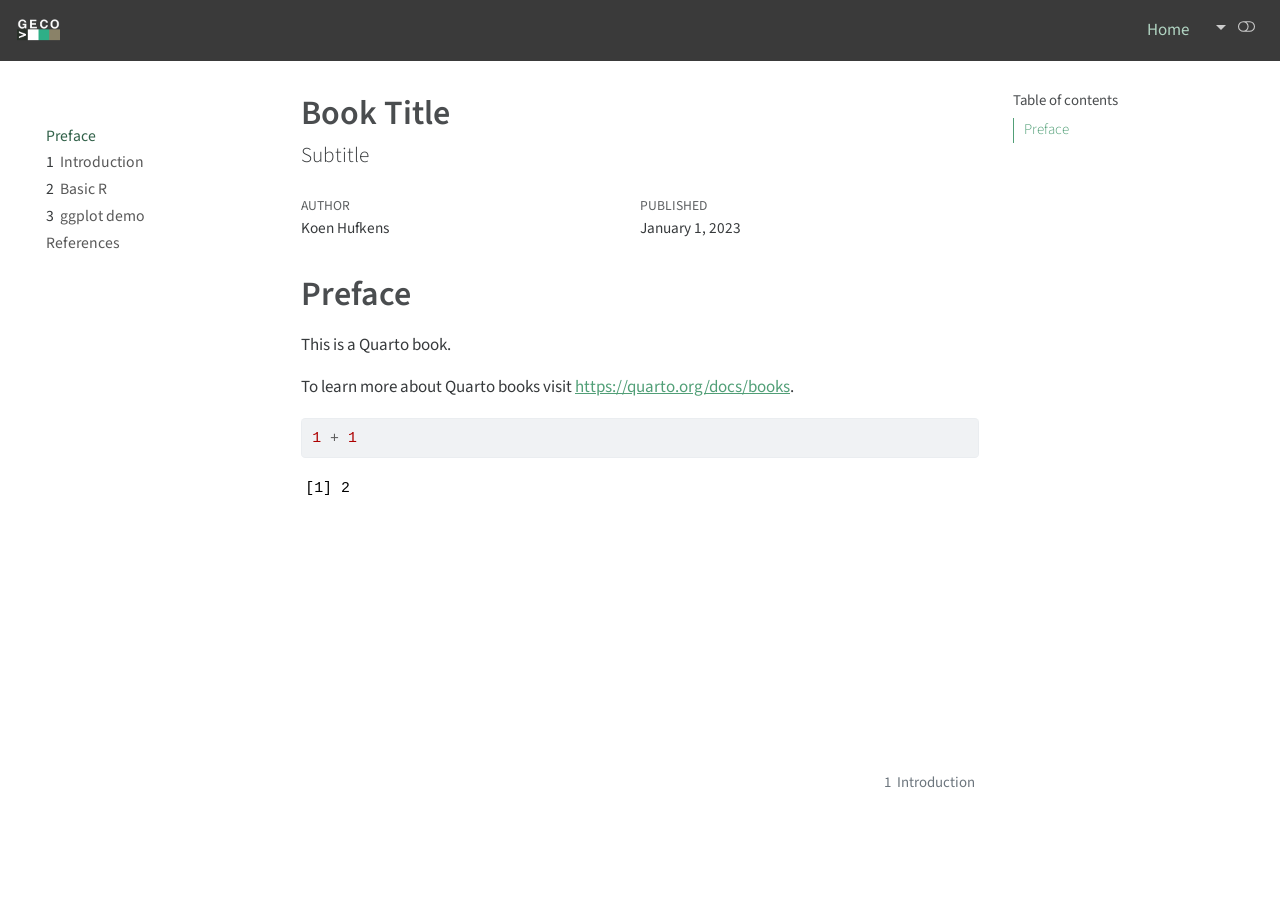
==== index.html @ 0e2ecd10 "Initialize gh-pages" ====
<!DOCTYPE html>
<html xmlns="http://www.w3.org/1999/xhtml" lang="en" xml:lang="en"><head>

<meta charset="utf-8">
<meta name="generator" content="quarto-1.3.450">

<meta name="viewport" content="width=device-width, initial-scale=1.0, user-scalable=yes">

<meta name="author" content="Koen Hufkens">
<meta name="dcterms.date" content="2023-01-01">

<title>Book Title</title>
<style>
code{white-space: pre-wrap;}
span.smallcaps{font-variant: small-caps;}
div.columns{display: flex; gap: min(4vw, 1.5em);}
div.column{flex: auto; overflow-x: auto;}
div.hanging-indent{margin-left: 1.5em; text-indent: -1.5em;}
ul.task-list{list-style: none;}
ul.task-list li input[type="checkbox"] {
  width: 0.8em;
  margin: 0 0.8em 0.2em -1em; /* quarto-specific, see https://github.com/quarto-dev/quarto-cli/issues/4556 */ 
  vertical-align: middle;
}
/* CSS for syntax highlighting */
pre > code.sourceCode { white-space: pre; position: relative; }
pre > code.sourceCode > span { display: inline-block; line-height: 1.25; }
pre > code.sourceCode > span:empty { height: 1.2em; }
.sourceCode { overflow: visible; }
code.sourceCode > span { color: inherit; text-decoration: inherit; }
div.sourceCode { margin: 1em 0; }
pre.sourceCode { margin: 0; }
@media screen {
div.sourceCode { overflow: auto; }
}
@media print {
pre > code.sourceCode { white-space: pre-wrap; }
pre > code.sourceCode > span { text-indent: -5em; padding-left: 5em; }
}
pre.numberSource code
  { counter-reset: source-line 0; }
pre.numberSource code > span
  { position: relative; left: -4em; counter-increment: source-line; }
pre.numberSource code > span > a:first-child::before
  { content: counter(source-line);
    position: relative; left: -1em; text-align: right; vertical-align: baseline;
    border: none; display: inline-block;
    -webkit-touch-callout: none; -webkit-user-select: none;
    -khtml-user-select: none; -moz-user-select: none;
    -ms-user-select: none; user-select: none;
    padding: 0 4px; width: 4em;
  }
pre.numberSource { margin-left: 3em;  padding-left: 4px; }
div.sourceCode
  {   }
@media screen {
pre > code.sourceCode > span > a:first-child::before { text-decoration: underline; }
}
</style>


<script src="site_libs/quarto-nav/quarto-nav.js"></script>
<script src="site_libs/quarto-nav/headroom.min.js"></script>
<script src="site_libs/clipboard/clipboard.min.js"></script>
<script src="site_libs/quarto-search/autocomplete.umd.js"></script>
<script src="site_libs/quarto-search/fuse.min.js"></script>
<script src="site_libs/quarto-search/quarto-search.js"></script>
<meta name="quarto:offset" content="./">
<link href="./intro.html" rel="next">
<link href="./figures/favicon.ico" rel="icon">
<script src="site_libs/quarto-html/quarto.js"></script>
<script src="site_libs/quarto-html/popper.min.js"></script>
<script src="site_libs/quarto-html/tippy.umd.min.js"></script>
<script src="site_libs/quarto-html/anchor.min.js"></script>
<link href="site_libs/quarto-html/tippy.css" rel="stylesheet">
<link href="site_libs/quarto-html/quarto-syntax-highlighting.css" rel="stylesheet" class="quarto-color-scheme" id="quarto-text-highlighting-styles">
<link href="site_libs/quarto-html/quarto-syntax-highlighting-dark.css" rel="prefetch" class="quarto-color-scheme quarto-color-alternate" id="quarto-text-highlighting-styles">
<script src="site_libs/bootstrap/bootstrap.min.js"></script>
<link href="site_libs/bootstrap/bootstrap-icons.css" rel="stylesheet">
<link href="site_libs/bootstrap/bootstrap.min.css" rel="stylesheet" class="quarto-color-scheme" id="quarto-bootstrap" data-mode="light">
<link href="site_libs/bootstrap/bootstrap-dark.min.css" rel="prefetch" class="quarto-color-scheme quarto-color-alternate" id="quarto-bootstrap" data-mode="dark">
<script id="quarto-search-options" type="application/json">{
  "location": "navbar",
  "copy-button": false,
  "collapse-after": 3,
  "panel-placement": "end",
  "type": "overlay",
  "limit": 20,
  "language": {
    "search-no-results-text": "No results",
    "search-matching-documents-text": "matching documents",
    "search-copy-link-title": "Copy link to search",
    "search-hide-matches-text": "Hide additional matches",
    "search-more-match-text": "more match in this document",
    "search-more-matches-text": "more matches in this document",
    "search-clear-button-title": "Clear",
    "search-detached-cancel-button-title": "Cancel",
    "search-submit-button-title": "Submit",
    "search-label": "Search"
  }
}</script>


<meta name="twitter:title" content="Book Title">
<meta name="twitter:description" content="Subtitle">
<meta name="twitter:card" content="summary">
</head>

<body class="nav-sidebar floating nav-fixed">

<div id="quarto-search-results"></div>
  <header id="quarto-header" class="headroom fixed-top">
    <nav class="navbar navbar-expand-lg navbar-dark ">
      <div class="navbar-container container-fluid">
      <div class="navbar-brand-container">
    <a href="./index.html" class="navbar-brand navbar-brand-logo">
    <img src="./images/logo.png" alt="" class="navbar-logo">
    </a>
    <a class="navbar-brand" href="./index.html">
    <span class="navbar-title"></span>
    </a>
  </div>
            <div id="quarto-search" class="" title="Search"></div>
          <button class="navbar-toggler" type="button" data-bs-toggle="collapse" data-bs-target="#navbarCollapse" aria-controls="navbarCollapse" aria-expanded="false" aria-label="Toggle navigation" onclick="if (window.quartoToggleHeadroom) { window.quartoToggleHeadroom(); }">
  <span class="navbar-toggler-icon"></span>
</button>
          <div class="collapse navbar-collapse" id="navbarCollapse">
            <ul class="navbar-nav navbar-nav-scroll ms-auto">
  <li class="nav-item">
    <a class="nav-link active" href="./index.html" rel="" target="" aria-current="page">
 <span class="menu-text">Home</span></a>
  </li>  
</ul>
            <div class="quarto-navbar-tools tools-wide">
    <a href="https://github.com/geco-bern/R_book_template/" rel="" title="Source Code" class="quarto-navigation-tool px-1" aria-label="Source Code"><i class="bi bi-github"></i></a>
    <div class="dropdown">
      <a href="" title="Share" id="quarto-navigation-tool-dropdown-0" class="quarto-navigation-tool dropdown-toggle px-1" data-bs-toggle="dropdown" aria-expanded="false" aria-label="Share"><i class="bi bi-share"></i></a>
      <ul class="dropdown-menu dropdown-menu-end" aria-labelledby="quarto-navigation-tool-dropdown-0">
          <li>
            <a class="dropdown-item quarto-navbar-tools-item" href="https://twitter.com/intent/tweet?url=|url|">
              <i class="bi bi-bi-twitter pe-1"></i>
            Twitter
            </a>
          </li>
          <li>
            <a class="dropdown-item quarto-navbar-tools-item" href="https://www.facebook.com/sharer/sharer.php?u=|url|">
              <i class="bi bi-bi-facebook pe-1"></i>
            Facebook
            </a>
          </li>
      </ul>
    </div>
  <a href="" class="quarto-color-scheme-toggle quarto-navigation-tool  px-1" onclick="window.quartoToggleColorScheme(); return false;" title="Toggle dark mode"><i class="bi"></i></a>
</div>
          </div> <!-- /navcollapse -->
      </div> <!-- /container-fluid -->
    </nav>
  <nav class="quarto-secondary-nav">
    <div class="container-fluid d-flex">
      <button type="button" class="quarto-btn-toggle btn" data-bs-toggle="collapse" data-bs-target="#quarto-sidebar,#quarto-sidebar-glass" aria-controls="quarto-sidebar" aria-expanded="false" aria-label="Toggle sidebar navigation" onclick="if (window.quartoToggleHeadroom) { window.quartoToggleHeadroom(); }">
        <i class="bi bi-layout-text-sidebar-reverse"></i>
      </button>
      <nav class="quarto-page-breadcrumbs" aria-label="breadcrumb"><ol class="breadcrumb"><li class="breadcrumb-item"><a href="./index.html">Preface</a></li></ol></nav>
      <a class="flex-grow-1" role="button" data-bs-toggle="collapse" data-bs-target="#quarto-sidebar,#quarto-sidebar-glass" aria-controls="quarto-sidebar" aria-expanded="false" aria-label="Toggle sidebar navigation" onclick="if (window.quartoToggleHeadroom) { window.quartoToggleHeadroom(); }">      
      </a>
      <button type="button" class="btn quarto-search-button" aria-label="" onclick="window.quartoOpenSearch();">
        <i class="bi bi-search"></i>
      </button>
    </div>
  </nav>
</header>
<!-- content -->
<div id="quarto-content" class="quarto-container page-columns page-rows-contents page-layout-article page-navbar">
<!-- sidebar -->
  <nav id="quarto-sidebar" class="sidebar collapse collapse-horizontal sidebar-navigation floating overflow-auto">
        <div class="mt-2 flex-shrink-0 align-items-center">
        <div class="sidebar-search">
        <div id="quarto-search" class="" title="Search"></div>
        </div>
        </div>
    <div class="sidebar-menu-container"> 
    <ul class="list-unstyled mt-1">
        <li class="sidebar-item">
  <div class="sidebar-item-container"> 
  <a href="./index.html" class="sidebar-item-text sidebar-link active">
 <span class="menu-text">Preface</span></a>
  </div>
</li>
        <li class="sidebar-item">
  <div class="sidebar-item-container"> 
  <a href="./intro.html" class="sidebar-item-text sidebar-link">
 <span class="menu-text"><span class="chapter-number">1</span>&nbsp; <span class="chapter-title">Introduction</span></span></a>
  </div>
</li>
        <li class="sidebar-item">
  <div class="sidebar-item-container"> 
  <a href="./basicr.html" class="sidebar-item-text sidebar-link">
 <span class="menu-text"><span class="chapter-number">2</span>&nbsp; <span class="chapter-title">Basic R</span></span></a>
  </div>
</li>
        <li class="sidebar-item">
  <div class="sidebar-item-container"> 
  <a href="./ggplot.html" class="sidebar-item-text sidebar-link">
 <span class="menu-text"><span class="chapter-number">3</span>&nbsp; <span class="chapter-title">ggplot demo</span></span></a>
  </div>
</li>
        <li class="sidebar-item">
  <div class="sidebar-item-container"> 
  <a href="./references.html" class="sidebar-item-text sidebar-link">
 <span class="menu-text">References</span></a>
  </div>
</li>
    </ul>
    </div>
</nav>
<div id="quarto-sidebar-glass" data-bs-toggle="collapse" data-bs-target="#quarto-sidebar,#quarto-sidebar-glass"></div>
<!-- margin-sidebar -->
    <div id="quarto-margin-sidebar" class="sidebar margin-sidebar">
        <nav id="TOC" role="doc-toc" class="toc-active">
    <h2 id="toc-title">Table of contents</h2>
   
  <ul>
  <li><a href="#preface" id="toc-preface" class="nav-link active" data-scroll-target="#preface">Preface</a></li>
  </ul>
</nav>
    </div>
<!-- main -->
<main class="content" id="quarto-document-content">

<header id="title-block-header" class="quarto-title-block default">
<div class="quarto-title">
<h1 class="title">Book Title</h1>
<p class="subtitle lead">Subtitle</p>
</div>



<div class="quarto-title-meta">

    <div>
    <div class="quarto-title-meta-heading">Author</div>
    <div class="quarto-title-meta-contents">
             <p>Koen Hufkens </p>
          </div>
  </div>
    
    <div>
    <div class="quarto-title-meta-heading">Published</div>
    <div class="quarto-title-meta-contents">
      <p class="date">January 1, 2023</p>
    </div>
  </div>
  
    
  </div>
  

</header>

<section id="preface" class="level1 unnumbered">
<h1 class="unnumbered">Preface</h1>
<p>This is a Quarto book.</p>
<p>To learn more about Quarto books visit <a href="https://quarto.org/docs/books" class="uri">https://quarto.org/docs/books</a>.</p>
<div class="cell">
<div class="sourceCode cell-code" id="cb1"><pre class="sourceCode r code-with-copy"><code class="sourceCode r"><span id="cb1-1"><a href="#cb1-1" aria-hidden="true" tabindex="-1"></a><span class="dv">1</span> <span class="sc">+</span> <span class="dv">1</span></span></code><button title="Copy to Clipboard" class="code-copy-button"><i class="bi"></i></button></pre></div>
<div class="cell-output cell-output-stdout">
<pre><code>[1] 2</code></pre>
</div>
</div>


</section>

</main> <!-- /main -->
<script id="quarto-html-after-body" type="application/javascript">
window.document.addEventListener("DOMContentLoaded", function (event) {
  const toggleBodyColorMode = (bsSheetEl) => {
    const mode = bsSheetEl.getAttribute("data-mode");
    const bodyEl = window.document.querySelector("body");
    if (mode === "dark") {
      bodyEl.classList.add("quarto-dark");
      bodyEl.classList.remove("quarto-light");
    } else {
      bodyEl.classList.add("quarto-light");
      bodyEl.classList.remove("quarto-dark");
    }
  }
  const toggleBodyColorPrimary = () => {
    const bsSheetEl = window.document.querySelector("link#quarto-bootstrap");
    if (bsSheetEl) {
      toggleBodyColorMode(bsSheetEl);
    }
  }
  toggleBodyColorPrimary();  
  const disableStylesheet = (stylesheets) => {
    for (let i=0; i < stylesheets.length; i++) {
      const stylesheet = stylesheets[i];
      stylesheet.rel = 'prefetch';
    }
  }
  const enableStylesheet = (stylesheets) => {
    for (let i=0; i < stylesheets.length; i++) {
      const stylesheet = stylesheets[i];
      stylesheet.rel = 'stylesheet';
    }
  }
  const manageTransitions = (selector, allowTransitions) => {
    const els = window.document.querySelectorAll(selector);
    for (let i=0; i < els.length; i++) {
      const el = els[i];
      if (allowTransitions) {
        el.classList.remove('notransition');
      } else {
        el.classList.add('notransition');
      }
    }
  }
  const toggleColorMode = (alternate) => {
    // Switch the stylesheets
    const alternateStylesheets = window.document.querySelectorAll('link.quarto-color-scheme.quarto-color-alternate');
    manageTransitions('#quarto-margin-sidebar .nav-link', false);
    if (alternate) {
      enableStylesheet(alternateStylesheets);
      for (const sheetNode of alternateStylesheets) {
        if (sheetNode.id === "quarto-bootstrap") {
          toggleBodyColorMode(sheetNode);
        }
      }
    } else {
      disableStylesheet(alternateStylesheets);
      toggleBodyColorPrimary();
    }
    manageTransitions('#quarto-margin-sidebar .nav-link', true);
    // Switch the toggles
    const toggles = window.document.querySelectorAll('.quarto-color-scheme-toggle');
    for (let i=0; i < toggles.length; i++) {
      const toggle = toggles[i];
      if (toggle) {
        if (alternate) {
          toggle.classList.add("alternate");     
        } else {
          toggle.classList.remove("alternate");
        }
      }
    }
    // Hack to workaround the fact that safari doesn't
    // properly recolor the scrollbar when toggling (#1455)
    if (navigator.userAgent.indexOf('Safari') > 0 && navigator.userAgent.indexOf('Chrome') == -1) {
      manageTransitions("body", false);
      window.scrollTo(0, 1);
      setTimeout(() => {
        window.scrollTo(0, 0);
        manageTransitions("body", true);
      }, 40);  
    }
  }
  const isFileUrl = () => { 
    return window.location.protocol === 'file:';
  }
  const hasAlternateSentinel = () => {  
    let styleSentinel = getColorSchemeSentinel();
    if (styleSentinel !== null) {
      return styleSentinel === "alternate";
    } else {
      return false;
    }
  }
  const setStyleSentinel = (alternate) => {
    const value = alternate ? "alternate" : "default";
    if (!isFileUrl()) {
      window.localStorage.setItem("quarto-color-scheme", value);
    } else {
      localAlternateSentinel = value;
    }
  }
  const getColorSchemeSentinel = () => {
    if (!isFileUrl()) {
      const storageValue = window.localStorage.getItem("quarto-color-scheme");
      return storageValue != null ? storageValue : localAlternateSentinel;
    } else {
      return localAlternateSentinel;
    }
  }
  let localAlternateSentinel = 'default';
  // Dark / light mode switch
  window.quartoToggleColorScheme = () => {
    // Read the current dark / light value 
    let toAlternate = !hasAlternateSentinel();
    toggleColorMode(toAlternate);
    setStyleSentinel(toAlternate);
  };
  // Ensure there is a toggle, if there isn't float one in the top right
  if (window.document.querySelector('.quarto-color-scheme-toggle') === null) {
    const a = window.document.createElement('a');
    a.classList.add('top-right');
    a.classList.add('quarto-color-scheme-toggle');
    a.href = "";
    a.onclick = function() { try { window.quartoToggleColorScheme(); } catch {} return false; };
    const i = window.document.createElement("i");
    i.classList.add('bi');
    a.appendChild(i);
    window.document.body.appendChild(a);
  }
  // Switch to dark mode if need be
  if (hasAlternateSentinel()) {
    toggleColorMode(true);
  } else {
    toggleColorMode(false);
  }
  const icon = "";
  const anchorJS = new window.AnchorJS();
  anchorJS.options = {
    placement: 'right',
    icon: icon
  };
  anchorJS.add('.anchored');
  const isCodeAnnotation = (el) => {
    for (const clz of el.classList) {
      if (clz.startsWith('code-annotation-')) {                     
        return true;
      }
    }
    return false;
  }
  const clipboard = new window.ClipboardJS('.code-copy-button', {
    text: function(trigger) {
      const codeEl = trigger.previousElementSibling.cloneNode(true);
      for (const childEl of codeEl.children) {
        if (isCodeAnnotation(childEl)) {
          childEl.remove();
        }
      }
      return codeEl.innerText;
    }
  });
  clipboard.on('success', function(e) {
    // button target
    const button = e.trigger;
    // don't keep focus
    button.blur();
    // flash "checked"
    button.classList.add('code-copy-button-checked');
    var currentTitle = button.getAttribute("title");
    button.setAttribute("title", "Copied!");
    let tooltip;
    if (window.bootstrap) {
      button.setAttribute("data-bs-toggle", "tooltip");
      button.setAttribute("data-bs-placement", "left");
      button.setAttribute("data-bs-title", "Copied!");
      tooltip = new bootstrap.Tooltip(button, 
        { trigger: "manual", 
          customClass: "code-copy-button-tooltip",
          offset: [0, -8]});
      tooltip.show();    
    }
    setTimeout(function() {
      if (tooltip) {
        tooltip.hide();
        button.removeAttribute("data-bs-title");
        button.removeAttribute("data-bs-toggle");
        button.removeAttribute("data-bs-placement");
      }
      button.setAttribute("title", currentTitle);
      button.classList.remove('code-copy-button-checked');
    }, 1000);
    // clear code selection
    e.clearSelection();
  });
  function tippyHover(el, contentFn) {
    const config = {
      allowHTML: true,
      content: contentFn,
      maxWidth: 500,
      delay: 100,
      arrow: false,
      appendTo: function(el) {
          return el.parentElement;
      },
      interactive: true,
      interactiveBorder: 10,
      theme: 'quarto',
      placement: 'bottom-start'
    };
    window.tippy(el, config); 
  }
  const noterefs = window.document.querySelectorAll('a[role="doc-noteref"]');
  for (var i=0; i<noterefs.length; i++) {
    const ref = noterefs[i];
    tippyHover(ref, function() {
      // use id or data attribute instead here
      let href = ref.getAttribute('data-footnote-href') || ref.getAttribute('href');
      try { href = new URL(href).hash; } catch {}
      const id = href.replace(/^#\/?/, "");
      const note = window.document.getElementById(id);
      return note.innerHTML;
    });
  }
      let selectedAnnoteEl;
      const selectorForAnnotation = ( cell, annotation) => {
        let cellAttr = 'data-code-cell="' + cell + '"';
        let lineAttr = 'data-code-annotation="' +  annotation + '"';
        const selector = 'span[' + cellAttr + '][' + lineAttr + ']';
        return selector;
      }
      const selectCodeLines = (annoteEl) => {
        const doc = window.document;
        const targetCell = annoteEl.getAttribute("data-target-cell");
        const targetAnnotation = annoteEl.getAttribute("data-target-annotation");
        const annoteSpan = window.document.querySelector(selectorForAnnotation(targetCell, targetAnnotation));
        const lines = annoteSpan.getAttribute("data-code-lines").split(",");
        const lineIds = lines.map((line) => {
          return targetCell + "-" + line;
        })
        let top = null;
        let height = null;
        let parent = null;
        if (lineIds.length > 0) {
            //compute the position of the single el (top and bottom and make a div)
            const el = window.document.getElementById(lineIds[0]);
            top = el.offsetTop;
            height = el.offsetHeight;
            parent = el.parentElement.parentElement;
          if (lineIds.length > 1) {
            const lastEl = window.document.getElementById(lineIds[lineIds.length - 1]);
            const bottom = lastEl.offsetTop + lastEl.offsetHeight;
            height = bottom - top;
          }
          if (top !== null && height !== null && parent !== null) {
            // cook up a div (if necessary) and position it 
            let div = window.document.getElementById("code-annotation-line-highlight");
            if (div === null) {
              div = window.document.createElement("div");
              div.setAttribute("id", "code-annotation-line-highlight");
              div.style.position = 'absolute';
              parent.appendChild(div);
            }
            div.style.top = top - 2 + "px";
            div.style.height = height + 4 + "px";
            let gutterDiv = window.document.getElementById("code-annotation-line-highlight-gutter");
            if (gutterDiv === null) {
              gutterDiv = window.document.createElement("div");
              gutterDiv.setAttribute("id", "code-annotation-line-highlight-gutter");
              gutterDiv.style.position = 'absolute';
              const codeCell = window.document.getElementById(targetCell);
              const gutter = codeCell.querySelector('.code-annotation-gutter');
              gutter.appendChild(gutterDiv);
            }
            gutterDiv.style.top = top - 2 + "px";
            gutterDiv.style.height = height + 4 + "px";
          }
          selectedAnnoteEl = annoteEl;
        }
      };
      const unselectCodeLines = () => {
        const elementsIds = ["code-annotation-line-highlight", "code-annotation-line-highlight-gutter"];
        elementsIds.forEach((elId) => {
          const div = window.document.getElementById(elId);
          if (div) {
            div.remove();
          }
        });
        selectedAnnoteEl = undefined;
      };
      // Attach click handler to the DT
      const annoteDls = window.document.querySelectorAll('dt[data-target-cell]');
      for (const annoteDlNode of annoteDls) {
        annoteDlNode.addEventListener('click', (event) => {
          const clickedEl = event.target;
          if (clickedEl !== selectedAnnoteEl) {
            unselectCodeLines();
            const activeEl = window.document.querySelector('dt[data-target-cell].code-annotation-active');
            if (activeEl) {
              activeEl.classList.remove('code-annotation-active');
            }
            selectCodeLines(clickedEl);
            clickedEl.classList.add('code-annotation-active');
          } else {
            // Unselect the line
            unselectCodeLines();
            clickedEl.classList.remove('code-annotation-active');
          }
        });
      }
  const findCites = (el) => {
    const parentEl = el.parentElement;
    if (parentEl) {
      const cites = parentEl.dataset.cites;
      if (cites) {
        return {
          el,
          cites: cites.split(' ')
        };
      } else {
        return findCites(el.parentElement)
      }
    } else {
      return undefined;
    }
  };
  var bibliorefs = window.document.querySelectorAll('a[role="doc-biblioref"]');
  for (var i=0; i<bibliorefs.length; i++) {
    const ref = bibliorefs[i];
    const citeInfo = findCites(ref);
    if (citeInfo) {
      tippyHover(citeInfo.el, function() {
        var popup = window.document.createElement('div');
        citeInfo.cites.forEach(function(cite) {
          var citeDiv = window.document.createElement('div');
          citeDiv.classList.add('hanging-indent');
          citeDiv.classList.add('csl-entry');
          var biblioDiv = window.document.getElementById('ref-' + cite);
          if (biblioDiv) {
            citeDiv.innerHTML = biblioDiv.innerHTML;
          }
          popup.appendChild(citeDiv);
        });
        return popup.innerHTML;
      });
    }
  }
});
</script>
<nav class="page-navigation">
  <div class="nav-page nav-page-previous">
  </div>
  <div class="nav-page nav-page-next">
      <a href="./intro.html" class="pagination-link">
        <span class="nav-page-text"><span class="chapter-number">1</span>&nbsp; <span class="chapter-title">Introduction</span></span> <i class="bi bi-arrow-right-short"></i>
      </a>
  </div>
</nav>
</div> <!-- /content -->



</body></html>
---- site_libs/quarto-html/tippy.css ----
.tippy-box[data-animation=fade][data-state=hidden]{opacity:0}[data-tippy-root]{max-width:calc(100vw - 10px)}.tippy-box{position:relative;background-color:#333;color:#fff;border-radius:4px;font-size:14px;line-height:1.4;white-space:normal;outline:0;transition-property:transform,visibility,opacity}.tippy-box[data-placement^=top]>.tippy-arrow{bottom:0}.tippy-box[data-placement^=top]>.tippy-arrow:before{bottom:-7px;left:0;border-width:8px 8px 0;border-top-color:initial;transform-origin:center top}.tippy-box[data-placement^=bottom]>.tippy-arrow{top:0}.tippy-box[data-placement^=bottom]>.tippy-arrow:before{top:-7px;left:0;border-width:0 8px 8px;border-bottom-color:initial;transform-origin:center bottom}.tippy-box[data-placement^=left]>.tippy-arrow{right:0}.tippy-box[data-placement^=left]>.tippy-arrow:before{border-width:8px 0 8px 8px;border-left-color:initial;right:-7px;transform-origin:center left}.tippy-box[data-placement^=right]>.tippy-arrow{left:0}.tippy-box[data-placement^=right]>.tippy-arrow:before{left:-7px;border-width:8px 8px 8px 0;border-right-color:initial;transform-origin:center right}.tippy-box[data-inertia][data-state=visible]{transition-timing-function:cubic-bezier(.54,1.5,.38,1.11)}.tippy-arrow{width:16px;height:16px;color:#333}.tippy-arrow:before{content:"";position:absolute;border-color:transparent;border-style:solid}.tippy-content{position:relative;padding:5px 9px;z-index:1}
---- site_libs/quarto-html/quarto-syntax-highlighting.css ----
/* quarto syntax highlight colors */
:root {
  --quarto-hl-ot-color: #003B4F;
  --quarto-hl-at-color: #657422;
  --quarto-hl-ss-color: #20794D;
  --quarto-hl-an-color: #5E5E5E;
  --quarto-hl-fu-color: #4758AB;
  --quarto-hl-st-color: #20794D;
  --quarto-hl-cf-color: #003B4F;
  --quarto-hl-op-color: #5E5E5E;
  --quarto-hl-er-color: #AD0000;
  --quarto-hl-bn-color: #AD0000;
  --quarto-hl-al-color: #AD0000;
  --quarto-hl-va-color: #111111;
  --quarto-hl-bu-color: inherit;
  --quarto-hl-ex-color: inherit;
  --quarto-hl-pp-color: #AD0000;
  --quarto-hl-in-color: #5E5E5E;
  --quarto-hl-vs-color: #20794D;
  --quarto-hl-wa-color: #5E5E5E;
  --quarto-hl-do-color: #5E5E5E;
  --quarto-hl-im-color: #00769E;
  --quarto-hl-ch-color: #20794D;
  --quarto-hl-dt-color: #AD0000;
  --quarto-hl-fl-color: #AD0000;
  --quarto-hl-co-color: #5E5E5E;
  --quarto-hl-cv-color: #5E5E5E;
  --quarto-hl-cn-color: #8f5902;
  --quarto-hl-sc-color: #5E5E5E;
  --quarto-hl-dv-color: #AD0000;
  --quarto-hl-kw-color: #003B4F;
}

/* other quarto variables */
:root {
  --quarto-font-monospace: SFMono-Regular, Menlo, Monaco, Consolas, "Liberation Mono", "Courier New", monospace;
}

pre > code.sourceCode > span {
  color: #003B4F;
}

code span {
  color: #003B4F;
}

code.sourceCode > span {
  color: #003B4F;
}

div.sourceCode,
div.sourceCode pre.sourceCode {
  color: #003B4F;
}

code span.ot {
  color: #003B4F;
  font-style: inherit;
}

code span.at {
  color: #657422;
  font-style: inherit;
}

code span.ss {
  color: #20794D;
  font-style: inherit;
}

code span.an {
  color: #5E5E5E;
  font-style: inherit;
}

code span.fu {
  color: #4758AB;
  font-style: inherit;
}

code span.st {
  color: #20794D;
  font-style: inherit;
}

code span.cf {
  color: #003B4F;
  font-style: inherit;
}

code span.op {
  color: #5E5E5E;
  font-style: inherit;
}

code span.er {
  color: #AD0000;
  font-style: inherit;
}

code span.bn {
  color: #AD0000;
  font-style: inherit;
}

code span.al {
  color: #AD0000;
  font-style: inherit;
}

code span.va {
  color: #111111;
  font-style: inherit;
}

code span.bu {
  font-style: inherit;
}

code span.ex {
  font-style: inherit;
}

code span.pp {
  color: #AD0000;
  font-style: inherit;
}

code span.in {
  color: #5E5E5E;
  font-style: inherit;
}

code span.vs {
  color: #20794D;
  font-style: inherit;
}

code span.wa {
  color: #5E5E5E;
  font-style: italic;
}

code span.do {
  color: #5E5E5E;
  font-style: italic;
}

code span.im {
  color: #00769E;
  font-style: inherit;
}

code span.ch {
  color: #20794D;
  font-style: inherit;
}

code span.dt {
  color: #AD0000;
  font-style: inherit;
}

code span.fl {
  color: #AD0000;
  font-style: inherit;
}

code span.co {
  color: #5E5E5E;
  font-style: inherit;
}

code span.cv {
  color: #5E5E5E;
  font-style: italic;
}

code span.cn {
  color: #8f5902;
  font-style: inherit;
}

code span.sc {
  color: #5E5E5E;
  font-style: inherit;
}

code span.dv {
  color: #AD0000;
  font-style: inherit;
}

code span.kw {
  color: #003B4F;
  font-style: inherit;
}

.prevent-inlining {
  content: "</";
}

/*# sourceMappingURL=debc5d5d77c3f9108843748ff7464032.css.map */
---- site_libs/quarto-html/quarto-syntax-highlighting-dark.css ----
/* quarto syntax highlight colors */
:root {
  --quarto-hl-al-color: #f07178;
  --quarto-hl-an-color: #d4d0ab;
  --quarto-hl-at-color: #00e0e0;
  --quarto-hl-bn-color: #d4d0ab;
  --quarto-hl-bu-color: #abe338;
  --quarto-hl-ch-color: #abe338;
  --quarto-hl-co-color: #f8f8f2;
  --quarto-hl-cv-color: #ffd700;
  --quarto-hl-cn-color: #ffd700;
  --quarto-hl-cf-color: #ffa07a;
  --quarto-hl-dt-color: #ffa07a;
  --quarto-hl-dv-color: #d4d0ab;
  --quarto-hl-do-color: #f8f8f2;
  --quarto-hl-er-color: #f07178;
  --quarto-hl-ex-color: #00e0e0;
  --quarto-hl-fl-color: #d4d0ab;
  --quarto-hl-fu-color: #ffa07a;
  --quarto-hl-im-color: #abe338;
  --quarto-hl-in-color: #d4d0ab;
  --quarto-hl-kw-color: #ffa07a;
  --quarto-hl-op-color: #ffa07a;
  --quarto-hl-ot-color: #00e0e0;
  --quarto-hl-pp-color: #dcc6e0;
  --quarto-hl-re-color: #00e0e0;
  --quarto-hl-sc-color: #abe338;
  --quarto-hl-ss-color: #abe338;
  --quarto-hl-st-color: #abe338;
  --quarto-hl-va-color: #00e0e0;
  --quarto-hl-vs-color: #abe338;
  --quarto-hl-wa-color: #dcc6e0;
}

/* other quarto variables */
:root {
  --quarto-font-monospace: SFMono-Regular, Menlo, Monaco, Consolas, "Liberation Mono", "Courier New", monospace;
}

code span.al {
  background-color: #2a0f15;
  font-weight: bold;
  color: #f07178;
}

code span.an {
  color: #d4d0ab;
}

code span.at {
  color: #00e0e0;
}

code span.bn {
  color: #d4d0ab;
}

code span.bu {
  color: #abe338;
}

code span.ch {
  color: #abe338;
}

code span.co {
  font-style: italic;
  color: #f8f8f2;
}

code span.cv {
  color: #ffd700;
}

code span.cn {
  color: #ffd700;
}

code span.cf {
  font-weight: bold;
  color: #ffa07a;
}

code span.dt {
  color: #ffa07a;
}

code span.dv {
  color: #d4d0ab;
}

code span.do {
  color: #f8f8f2;
}

code span.er {
  color: #f07178;
  text-decoration: underline;
}

code span.ex {
  font-weight: bold;
  color: #00e0e0;
}

code span.fl {
  color: #d4d0ab;
}

code span.fu {
  color: #ffa07a;
}

code span.im {
  color: #abe338;
}

code span.in {
  color: #d4d0ab;
}

code span.kw {
  font-weight: bold;
  color: #ffa07a;
}

pre > code.sourceCode > span {
  color: #f8f8f2;
}

code span {
  color: #f8f8f2;
}

code.sourceCode > span {
  color: #f8f8f2;
}

div.sourceCode,
div.sourceCode pre.sourceCode {
  color: #f8f8f2;
}

code span.op {
  color: #ffa07a;
}

code span.ot {
  color: #00e0e0;
}

code span.pp {
  color: #dcc6e0;
}

code span.re {
  background-color: #f8f8f2;
  color: #00e0e0;
}

code span.sc {
  color: #abe338;
}

code span.ss {
  color: #abe338;
}

code span.st {
  color: #abe338;
}

code span.va {
  color: #00e0e0;
}

code span.vs {
  color: #abe338;
}

code span.wa {
  color: #dcc6e0;
}

.prevent-inlining {
  content: "</";
}

/*# sourceMappingURL=935a306eefa94366c21e1a970dddb765.css.map */
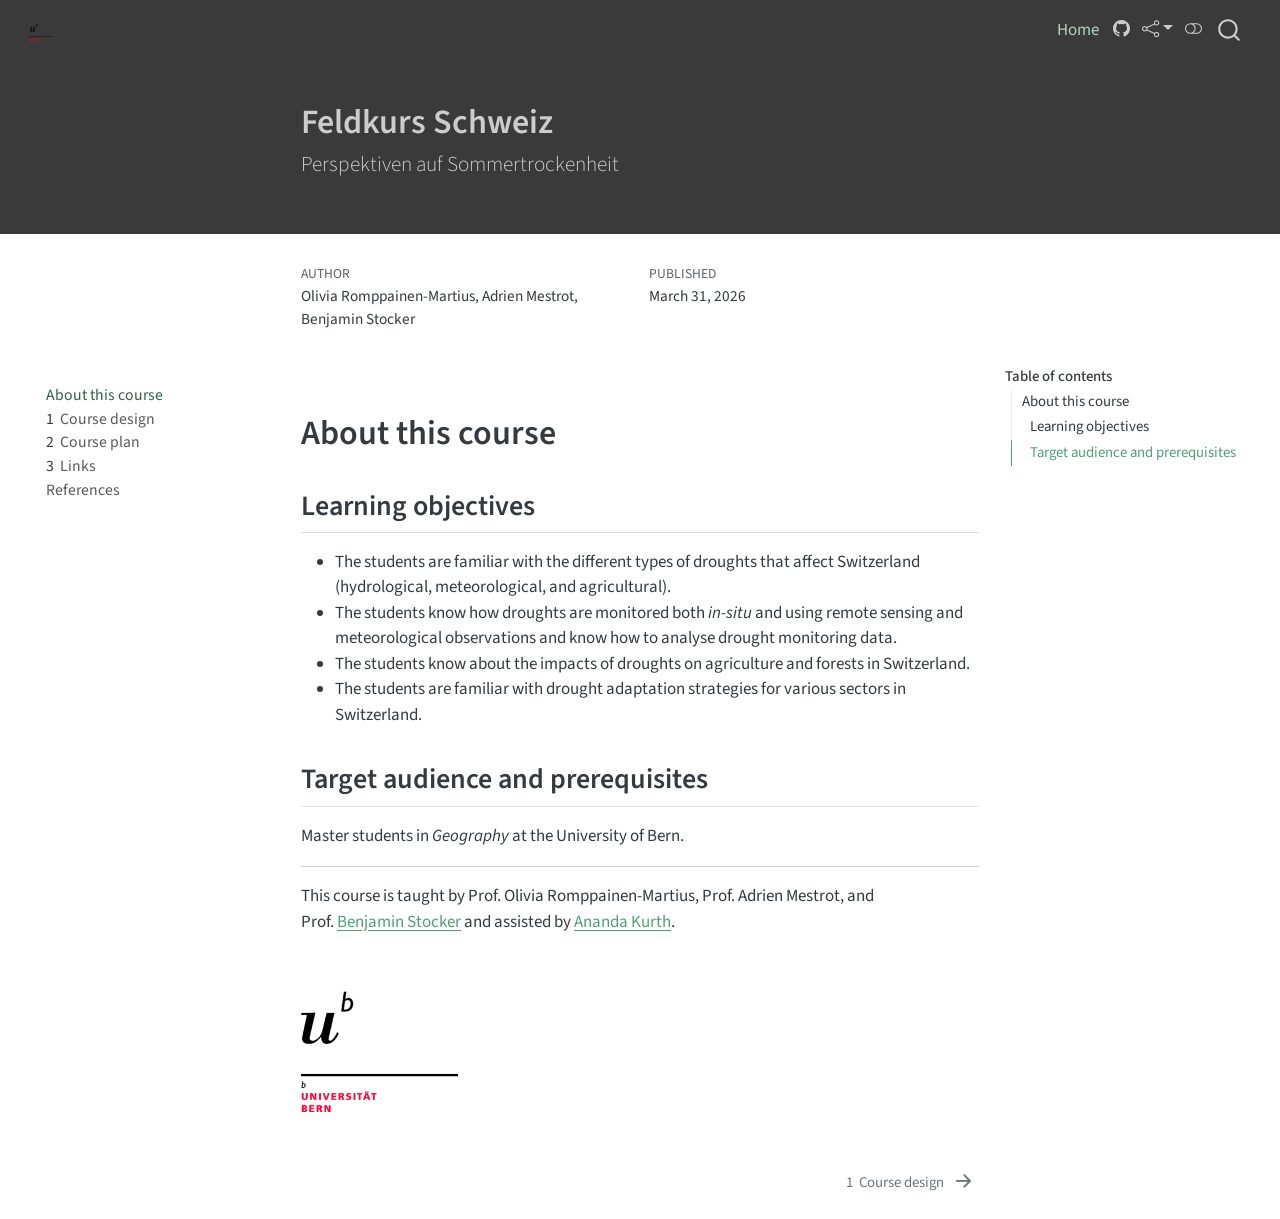
==== commit 161d973e: "Built site for gh-pages" ====
--- a/index.html
+++ b/index.html
@@ -2,14 +2,14 @@
 <html xmlns="http://www.w3.org/1999/xhtml" lang="en" xml:lang="en"><head>
 
 <meta charset="utf-8">
-<meta name="generator" content="quarto-1.3.450">
+<meta name="generator" content="quarto-1.8.27">
 
 <meta name="viewport" content="width=device-width, initial-scale=1.0, user-scalable=yes">
 
-<meta name="author" content="Koen Hufkens">
-<meta name="dcterms.date" content="2023-01-01">
-
-<title>Book Title</title>
+<meta name="author" content="Olivia Romppainen-Martius, Adrien Mestrot, Benjamin Stocker">
+<meta name="dcterms.date" content="2026-03-31">
+
+<title>Feldkurs Schweiz</title>
 <style>
 code{white-space: pre-wrap;}
 span.smallcaps{font-variant: small-caps;}
@@ -22,40 +22,6 @@
   margin: 0 0.8em 0.2em -1em; /* quarto-specific, see https://github.com/quarto-dev/quarto-cli/issues/4556 */ 
   vertical-align: middle;
 }
-/* CSS for syntax highlighting */
-pre > code.sourceCode { white-space: pre; position: relative; }
-pre > code.sourceCode > span { display: inline-block; line-height: 1.25; }
-pre > code.sourceCode > span:empty { height: 1.2em; }
-.sourceCode { overflow: visible; }
-code.sourceCode > span { color: inherit; text-decoration: inherit; }
-div.sourceCode { margin: 1em 0; }
-pre.sourceCode { margin: 0; }
-@media screen {
-div.sourceCode { overflow: auto; }
-}
-@media print {
-pre > code.sourceCode { white-space: pre-wrap; }
-pre > code.sourceCode > span { text-indent: -5em; padding-left: 5em; }
-}
-pre.numberSource code
-  { counter-reset: source-line 0; }
-pre.numberSource code > span
-  { position: relative; left: -4em; counter-increment: source-line; }
-pre.numberSource code > span > a:first-child::before
-  { content: counter(source-line);
-    position: relative; left: -1em; text-align: right; vertical-align: baseline;
-    border: none; display: inline-block;
-    -webkit-touch-callout: none; -webkit-user-select: none;
-    -khtml-user-select: none; -moz-user-select: none;
-    -ms-user-select: none; user-select: none;
-    padding: 0 4px; width: 4em;
-  }
-pre.numberSource { margin-left: 3em;  padding-left: 4px; }
-div.sourceCode
-  {   }
-@media screen {
-pre > code.sourceCode > span > a:first-child::before { text-decoration: underline; }
-}
 </style>
 
 
@@ -66,26 +32,36 @@
 <script src="site_libs/quarto-search/fuse.min.js"></script>
 <script src="site_libs/quarto-search/quarto-search.js"></script>
 <meta name="quarto:offset" content="./">
-<link href="./intro.html" rel="next">
+<link href="./design.html" rel="next">
 <link href="./figures/favicon.ico" rel="icon">
-<script src="site_libs/quarto-html/quarto.js"></script>
+<script src="site_libs/quarto-html/quarto.js" type="module"></script>
+<script src="site_libs/quarto-html/tabsets/tabsets.js" type="module"></script>
+<script src="site_libs/quarto-html/axe/axe-check.js" type="module"></script>
 <script src="site_libs/quarto-html/popper.min.js"></script>
 <script src="site_libs/quarto-html/tippy.umd.min.js"></script>
 <script src="site_libs/quarto-html/anchor.min.js"></script>
 <link href="site_libs/quarto-html/tippy.css" rel="stylesheet">
-<link href="site_libs/quarto-html/quarto-syntax-highlighting.css" rel="stylesheet" class="quarto-color-scheme" id="quarto-text-highlighting-styles">
-<link href="site_libs/quarto-html/quarto-syntax-highlighting-dark.css" rel="prefetch" class="quarto-color-scheme quarto-color-alternate" id="quarto-text-highlighting-styles">
+<link href="site_libs/quarto-html/quarto-syntax-highlighting-ed96de9b727972fe78a7b5d16c58bf87.css" rel="stylesheet" class="quarto-color-scheme" id="quarto-text-highlighting-styles">
+<link href="site_libs/quarto-html/quarto-syntax-highlighting-dark-4d9afe2b8d18ee9fa5d0d57b5ed4214d.css" rel="stylesheet" class="quarto-color-scheme quarto-color-alternate" id="quarto-text-highlighting-styles">
+<link href="site_libs/quarto-html/quarto-syntax-highlighting-ed96de9b727972fe78a7b5d16c58bf87.css" rel="stylesheet" class="quarto-color-scheme-extra" id="quarto-text-highlighting-styles">
 <script src="site_libs/bootstrap/bootstrap.min.js"></script>
 <link href="site_libs/bootstrap/bootstrap-icons.css" rel="stylesheet">
-<link href="site_libs/bootstrap/bootstrap.min.css" rel="stylesheet" class="quarto-color-scheme" id="quarto-bootstrap" data-mode="light">
-<link href="site_libs/bootstrap/bootstrap-dark.min.css" rel="prefetch" class="quarto-color-scheme quarto-color-alternate" id="quarto-bootstrap" data-mode="dark">
+<link href="site_libs/bootstrap/bootstrap-1b664e6692268865ac8c350bc2db6ed4.min.css" rel="stylesheet" append-hash="true" class="quarto-color-scheme" id="quarto-bootstrap" data-mode="light">
+<link href="site_libs/bootstrap/bootstrap-dark-55abac0465d10ec823624cc1da9df1de.min.css" rel="stylesheet" append-hash="true" class="quarto-color-scheme quarto-color-alternate" id="quarto-bootstrap" data-mode="dark">
+<link href="site_libs/bootstrap/bootstrap-1b664e6692268865ac8c350bc2db6ed4.min.css" rel="stylesheet" append-hash="true" class="quarto-color-scheme-extra" id="quarto-bootstrap" data-mode="light">
 <script id="quarto-search-options" type="application/json">{
   "location": "navbar",
   "copy-button": false,
   "collapse-after": 3,
   "panel-placement": "end",
   "type": "overlay",
-  "limit": 20,
+  "limit": 50,
+  "keyboard-shortcut": [
+    "f",
+    "/",
+    "s"
+  ],
+  "show-item-context": false,
   "language": {
     "search-no-results-text": "No results",
     "search-matching-documents-text": "matching documents",
@@ -94,6 +70,7 @@
     "search-more-match-text": "more match in this document",
     "search-more-matches-text": "more matches in this document",
     "search-clear-button-title": "Clear",
+    "search-text-placeholder": "",
     "search-detached-cancel-button-title": "Cancel",
     "search-submit-button-title": "Submit",
     "search-label": "Search"
@@ -101,50 +78,215 @@
 }</script>
 
 
-<meta name="twitter:title" content="Book Title">
-<meta name="twitter:description" content="Subtitle">
-<meta name="twitter:card" content="summary">
+<meta name="twitter:title" content="Feldkurs Schweiz">
+<meta name="twitter:description" content="Perspektiven auf Sommertrockenheit">
+<meta name="twitter:image" content="./images/logo_unibern_squid3.png">
+<meta name="twitter:card" content="summary_large_image">
 </head>
 
-<body class="nav-sidebar floating nav-fixed">
+<body class="nav-sidebar floating nav-fixed quarto-light"><script id="quarto-html-before-body" type="application/javascript">
+    const toggleBodyColorMode = (bsSheetEl) => {
+      const mode = bsSheetEl.getAttribute("data-mode");
+      const bodyEl = window.document.querySelector("body");
+      if (mode === "dark") {
+        bodyEl.classList.add("quarto-dark");
+        bodyEl.classList.remove("quarto-light");
+      } else {
+        bodyEl.classList.add("quarto-light");
+        bodyEl.classList.remove("quarto-dark");
+      }
+    }
+    const toggleBodyColorPrimary = () => {
+      const bsSheetEl = window.document.querySelector("link#quarto-bootstrap:not([rel=disabled-stylesheet])");
+      if (bsSheetEl) {
+        toggleBodyColorMode(bsSheetEl);
+      }
+    }
+    const setColorSchemeToggle = (alternate) => {
+      const toggles = window.document.querySelectorAll('.quarto-color-scheme-toggle');
+      for (let i=0; i < toggles.length; i++) {
+        const toggle = toggles[i];
+        if (toggle) {
+          if (alternate) {
+            toggle.classList.add("alternate");
+          } else {
+            toggle.classList.remove("alternate");
+          }
+        }
+      }
+    };
+    const toggleColorMode = (alternate) => {
+      // Switch the stylesheets
+      const primaryStylesheets = window.document.querySelectorAll('link.quarto-color-scheme:not(.quarto-color-alternate)');
+      const alternateStylesheets = window.document.querySelectorAll('link.quarto-color-scheme.quarto-color-alternate');
+      manageTransitions('#quarto-margin-sidebar .nav-link', false);
+      if (alternate) {
+        // note: dark is layered on light, we don't disable primary!
+        enableStylesheet(alternateStylesheets);
+        for (const sheetNode of alternateStylesheets) {
+          if (sheetNode.id === "quarto-bootstrap") {
+            toggleBodyColorMode(sheetNode);
+          }
+        }
+      } else {
+        disableStylesheet(alternateStylesheets);
+        enableStylesheet(primaryStylesheets)
+        toggleBodyColorPrimary();
+      }
+      manageTransitions('#quarto-margin-sidebar .nav-link', true);
+      // Switch the toggles
+      setColorSchemeToggle(alternate)
+      // Hack to workaround the fact that safari doesn't
+      // properly recolor the scrollbar when toggling (#1455)
+      if (navigator.userAgent.indexOf('Safari') > 0 && navigator.userAgent.indexOf('Chrome') == -1) {
+        manageTransitions("body", false);
+        window.scrollTo(0, 1);
+        setTimeout(() => {
+          window.scrollTo(0, 0);
+          manageTransitions("body", true);
+        }, 40);
+      }
+    }
+    const disableStylesheet = (stylesheets) => {
+      for (let i=0; i < stylesheets.length; i++) {
+        const stylesheet = stylesheets[i];
+        stylesheet.rel = 'disabled-stylesheet';
+      }
+    }
+    const enableStylesheet = (stylesheets) => {
+      for (let i=0; i < stylesheets.length; i++) {
+        const stylesheet = stylesheets[i];
+        if(stylesheet.rel !== 'stylesheet') { // for Chrome, which will still FOUC without this check
+          stylesheet.rel = 'stylesheet';
+        }
+      }
+    }
+    const manageTransitions = (selector, allowTransitions) => {
+      const els = window.document.querySelectorAll(selector);
+      for (let i=0; i < els.length; i++) {
+        const el = els[i];
+        if (allowTransitions) {
+          el.classList.remove('notransition');
+        } else {
+          el.classList.add('notransition');
+        }
+      }
+    }
+    const isFileUrl = () => {
+      return window.location.protocol === 'file:';
+    }
+    const hasAlternateSentinel = () => {
+      let styleSentinel = getColorSchemeSentinel();
+      if (styleSentinel !== null) {
+        return styleSentinel === "alternate";
+      } else {
+        return false;
+      }
+    }
+    const setStyleSentinel = (alternate) => {
+      const value = alternate ? "alternate" : "default";
+      if (!isFileUrl()) {
+        window.localStorage.setItem("quarto-color-scheme", value);
+      } else {
+        localAlternateSentinel = value;
+      }
+    }
+    const getColorSchemeSentinel = () => {
+      if (!isFileUrl()) {
+        const storageValue = window.localStorage.getItem("quarto-color-scheme");
+        return storageValue != null ? storageValue : localAlternateSentinel;
+      } else {
+        return localAlternateSentinel;
+      }
+    }
+    const toggleGiscusIfUsed = (isAlternate, darkModeDefault) => {
+      const baseTheme = document.querySelector('#giscus-base-theme')?.value ?? 'light';
+      const alternateTheme = document.querySelector('#giscus-alt-theme')?.value ?? 'dark';
+      let newTheme = '';
+      if(authorPrefersDark) {
+        newTheme = isAlternate ? baseTheme : alternateTheme;
+      } else {
+        newTheme = isAlternate ? alternateTheme : baseTheme;
+      }
+      const changeGiscusTheme = () => {
+        // From: https://github.com/giscus/giscus/issues/336
+        const sendMessage = (message) => {
+          const iframe = document.querySelector('iframe.giscus-frame');
+          if (!iframe) return;
+          iframe.contentWindow.postMessage({ giscus: message }, 'https://giscus.app');
+        }
+        sendMessage({
+          setConfig: {
+            theme: newTheme
+          }
+        });
+      }
+      const isGiscussLoaded = window.document.querySelector('iframe.giscus-frame') !== null;
+      if (isGiscussLoaded) {
+        changeGiscusTheme();
+      }
+    };
+    const authorPrefersDark = false;
+    const darkModeDefault = authorPrefersDark;
+      document.querySelector('link#quarto-text-highlighting-styles.quarto-color-scheme-extra').rel = 'disabled-stylesheet';
+      document.querySelector('link#quarto-bootstrap.quarto-color-scheme-extra').rel = 'disabled-stylesheet';
+    let localAlternateSentinel = darkModeDefault ? 'alternate' : 'default';
+    // Dark / light mode switch
+    window.quartoToggleColorScheme = () => {
+      // Read the current dark / light value
+      let toAlternate = !hasAlternateSentinel();
+      toggleColorMode(toAlternate);
+      setStyleSentinel(toAlternate);
+      toggleGiscusIfUsed(toAlternate, darkModeDefault);
+      window.dispatchEvent(new Event('resize'));
+    };
+    // Switch to dark mode if need be
+    if (hasAlternateSentinel()) {
+      toggleColorMode(true);
+    } else {
+      toggleColorMode(false);
+    }
+  </script>
 
 <div id="quarto-search-results"></div>
-  <header id="quarto-header" class="headroom fixed-top">
-    <nav class="navbar navbar-expand-lg navbar-dark ">
+  <header id="quarto-header" class="headroom fixed-top quarto-banner">
+    <nav class="navbar navbar-expand-lg " data-bs-theme="dark">
       <div class="navbar-container container-fluid">
-      <div class="navbar-brand-container">
+      <div class="navbar-brand-container mx-auto">
     <a href="./index.html" class="navbar-brand navbar-brand-logo">
-    <img src="./images/logo.png" alt="" class="navbar-logo">
+    <img src="./images/logo_unibern_squid3.png" alt="" class="navbar-logo light-content">
+    <img src="./images/logo_unibern_squid3.png" alt="" class="navbar-logo dark-content">
     </a>
     <a class="navbar-brand" href="./index.html">
     <span class="navbar-title"></span>
     </a>
   </div>
             <div id="quarto-search" class="" title="Search"></div>
-          <button class="navbar-toggler" type="button" data-bs-toggle="collapse" data-bs-target="#navbarCollapse" aria-controls="navbarCollapse" aria-expanded="false" aria-label="Toggle navigation" onclick="if (window.quartoToggleHeadroom) { window.quartoToggleHeadroom(); }">
+          <button class="navbar-toggler" type="button" data-bs-toggle="collapse" data-bs-target="#navbarCollapse" aria-controls="navbarCollapse" role="menu" aria-expanded="false" aria-label="Toggle navigation" onclick="if (window.quartoToggleHeadroom) { window.quartoToggleHeadroom(); }">
   <span class="navbar-toggler-icon"></span>
 </button>
           <div class="collapse navbar-collapse" id="navbarCollapse">
             <ul class="navbar-nav navbar-nav-scroll ms-auto">
   <li class="nav-item">
-    <a class="nav-link active" href="./index.html" rel="" target="" aria-current="page">
- <span class="menu-text">Home</span></a>
+    <a class="nav-link active" href="./index.html" aria-current="page"> 
+<span class="menu-text">Home</span></a>
   </li>  
 </ul>
+          </div> <!-- /navcollapse -->
             <div class="quarto-navbar-tools tools-wide">
-    <a href="https://github.com/geco-bern/R_book_template/" rel="" title="Source Code" class="quarto-navigation-tool px-1" aria-label="Source Code"><i class="bi bi-github"></i></a>
+    <a href="https://github.com/geco-bern/feldkurs_trockenheit/" title="Source Code" class="quarto-navigation-tool px-1" aria-label="Source Code"><i class="bi bi-github"></i></a>
     <div class="dropdown">
-      <a href="" title="Share" id="quarto-navigation-tool-dropdown-0" class="quarto-navigation-tool dropdown-toggle px-1" data-bs-toggle="dropdown" aria-expanded="false" aria-label="Share"><i class="bi bi-share"></i></a>
-      <ul class="dropdown-menu dropdown-menu-end" aria-labelledby="quarto-navigation-tool-dropdown-0">
+      <a href="" title="Share" id="quarto-navigation-tool-dropdown-0" class="quarto-navigation-tool dropdown-toggle px-1" data-bs-toggle="dropdown" aria-expanded="false" role="link" aria-label="Share"><i class="bi bi-share"></i></a>
+      <ul class="dropdown-menu" aria-labelledby="quarto-navigation-tool-dropdown-0">
           <li>
             <a class="dropdown-item quarto-navbar-tools-item" href="https://twitter.com/intent/tweet?url=|url|">
-              <i class="bi bi-bi-twitter pe-1"></i>
+              <i class="bi bi-twitter pe-1"></i>
             Twitter
             </a>
           </li>
           <li>
             <a class="dropdown-item quarto-navbar-tools-item" href="https://www.facebook.com/sharer/sharer.php?u=|url|">
-              <i class="bi bi-bi-facebook pe-1"></i>
+              <i class="bi bi-facebook pe-1"></i>
             Facebook
             </a>
           </li>
@@ -152,56 +294,76 @@
     </div>
   <a href="" class="quarto-color-scheme-toggle quarto-navigation-tool  px-1" onclick="window.quartoToggleColorScheme(); return false;" title="Toggle dark mode"><i class="bi"></i></a>
 </div>
-          </div> <!-- /navcollapse -->
       </div> <!-- /container-fluid -->
     </nav>
   <nav class="quarto-secondary-nav">
     <div class="container-fluid d-flex">
-      <button type="button" class="quarto-btn-toggle btn" data-bs-toggle="collapse" data-bs-target="#quarto-sidebar,#quarto-sidebar-glass" aria-controls="quarto-sidebar" aria-expanded="false" aria-label="Toggle sidebar navigation" onclick="if (window.quartoToggleHeadroom) { window.quartoToggleHeadroom(); }">
+      <button type="button" class="quarto-btn-toggle btn" data-bs-toggle="collapse" role="button" data-bs-target=".quarto-sidebar-collapse-item" aria-controls="quarto-sidebar" aria-expanded="false" aria-label="Toggle sidebar navigation" onclick="if (window.quartoToggleHeadroom) { window.quartoToggleHeadroom(); }">
         <i class="bi bi-layout-text-sidebar-reverse"></i>
       </button>
-      <nav class="quarto-page-breadcrumbs" aria-label="breadcrumb"><ol class="breadcrumb"><li class="breadcrumb-item"><a href="./index.html">Preface</a></li></ol></nav>
-      <a class="flex-grow-1" role="button" data-bs-toggle="collapse" data-bs-target="#quarto-sidebar,#quarto-sidebar-glass" aria-controls="quarto-sidebar" aria-expanded="false" aria-label="Toggle sidebar navigation" onclick="if (window.quartoToggleHeadroom) { window.quartoToggleHeadroom(); }">      
-      </a>
-      <button type="button" class="btn quarto-search-button" aria-label="" onclick="window.quartoOpenSearch();">
-        <i class="bi bi-search"></i>
-      </button>
+        <nav class="quarto-page-breadcrumbs" aria-label="breadcrumb"><ol class="breadcrumb"><li class="breadcrumb-item"><a href="./index.html">About this course</a></li></ol></nav>
+        <a class="flex-grow-1" role="navigation" data-bs-toggle="collapse" data-bs-target=".quarto-sidebar-collapse-item" aria-controls="quarto-sidebar" aria-expanded="false" aria-label="Toggle sidebar navigation" onclick="if (window.quartoToggleHeadroom) { window.quartoToggleHeadroom(); }">      
+        </a>
     </div>
   </nav>
 </header>
 <!-- content -->
-<div id="quarto-content" class="quarto-container page-columns page-rows-contents page-layout-article page-navbar">
+<header id="title-block-header" class="quarto-title-block default page-columns page-full">
+  <div class="quarto-title-banner page-columns page-full">
+    <div class="quarto-title column-body">
+      <h1 class="title">Feldkurs Schweiz</h1>
+            <p class="subtitle lead">Perspektiven auf Sommertrockenheit</p>
+                      </div>
+  </div>
+    
+  
+  <div class="quarto-title-meta">
+
+      <div>
+      <div class="quarto-title-meta-heading">Author</div>
+      <div class="quarto-title-meta-contents">
+               <p>Olivia Romppainen-Martius, Adrien Mestrot, Benjamin Stocker </p>
+            </div>
+    </div>
+      
+      <div>
+      <div class="quarto-title-meta-heading">Published</div>
+      <div class="quarto-title-meta-contents">
+        <p class="date">March 31, 2026</p>
+      </div>
+    </div>
+    
+      
+    </div>
+    
+  
+  </header><div id="quarto-content" class="quarto-container page-columns page-rows-contents page-layout-article page-navbar">
 <!-- sidebar -->
-  <nav id="quarto-sidebar" class="sidebar collapse collapse-horizontal sidebar-navigation floating overflow-auto">
-        <div class="mt-2 flex-shrink-0 align-items-center">
-        <div class="sidebar-search">
-        <div id="quarto-search" class="" title="Search"></div>
-        </div>
-        </div>
+  <nav id="quarto-sidebar" class="sidebar collapse collapse-horizontal quarto-sidebar-collapse-item sidebar-navigation floating overflow-auto">
     <div class="sidebar-menu-container"> 
     <ul class="list-unstyled mt-1">
         <li class="sidebar-item">
   <div class="sidebar-item-container"> 
   <a href="./index.html" class="sidebar-item-text sidebar-link active">
- <span class="menu-text">Preface</span></a>
+ <span class="menu-text">About this course</span></a>
   </div>
 </li>
         <li class="sidebar-item">
   <div class="sidebar-item-container"> 
-  <a href="./intro.html" class="sidebar-item-text sidebar-link">
- <span class="menu-text"><span class="chapter-number">1</span>&nbsp; <span class="chapter-title">Introduction</span></span></a>
+  <a href="./design.html" class="sidebar-item-text sidebar-link">
+ <span class="menu-text"><span class="chapter-number">1</span>&nbsp; <span class="chapter-title">Course design</span></span></a>
   </div>
 </li>
         <li class="sidebar-item">
   <div class="sidebar-item-container"> 
-  <a href="./basicr.html" class="sidebar-item-text sidebar-link">
- <span class="menu-text"><span class="chapter-number">2</span>&nbsp; <span class="chapter-title">Basic R</span></span></a>
+  <a href="./plan.html" class="sidebar-item-text sidebar-link">
+ <span class="menu-text"><span class="chapter-number">2</span>&nbsp; <span class="chapter-title">Course plan</span></span></a>
   </div>
 </li>
         <li class="sidebar-item">
   <div class="sidebar-item-container"> 
-  <a href="./ggplot.html" class="sidebar-item-text sidebar-link">
- <span class="menu-text"><span class="chapter-number">3</span>&nbsp; <span class="chapter-title">ggplot demo</span></span></a>
+  <a href="./links.html" class="sidebar-item-text sidebar-link">
+ <span class="menu-text"><span class="chapter-number">3</span>&nbsp; <span class="chapter-title">Links</span></span></a>
   </div>
 </li>
         <li class="sidebar-item">
@@ -213,218 +375,118 @@
     </ul>
     </div>
 </nav>
-<div id="quarto-sidebar-glass" data-bs-toggle="collapse" data-bs-target="#quarto-sidebar,#quarto-sidebar-glass"></div>
+<div id="quarto-sidebar-glass" class="quarto-sidebar-collapse-item" data-bs-toggle="collapse" data-bs-target=".quarto-sidebar-collapse-item"></div>
 <!-- margin-sidebar -->
     <div id="quarto-margin-sidebar" class="sidebar margin-sidebar">
         <nav id="TOC" role="doc-toc" class="toc-active">
     <h2 id="toc-title">Table of contents</h2>
    
   <ul>
-  <li><a href="#preface" id="toc-preface" class="nav-link active" data-scroll-target="#preface">Preface</a></li>
+  <li><a href="#about-this-course" id="toc-about-this-course" class="nav-link active" data-scroll-target="#about-this-course">About this course</a>
+  <ul class="collapse">
+  <li><a href="#learning-objectives" id="toc-learning-objectives" class="nav-link" data-scroll-target="#learning-objectives">Learning objectives</a></li>
+  <li><a href="#target-audience-and-prerequisites" id="toc-target-audience-and-prerequisites" class="nav-link" data-scroll-target="#target-audience-and-prerequisites">Target audience and prerequisites</a></li>
+  </ul></li>
   </ul>
 </nav>
     </div>
 <!-- main -->
-<main class="content" id="quarto-document-content">
-
-<header id="title-block-header" class="quarto-title-block default">
-<div class="quarto-title">
-<h1 class="title">Book Title</h1>
-<p class="subtitle lead">Subtitle</p>
-</div>
-
-
-
-<div class="quarto-title-meta">
-
-    <div>
-    <div class="quarto-title-meta-heading">Author</div>
-    <div class="quarto-title-meta-contents">
-             <p>Koen Hufkens </p>
-          </div>
-  </div>
-    
-    <div>
-    <div class="quarto-title-meta-heading">Published</div>
-    <div class="quarto-title-meta-contents">
-      <p class="date">January 1, 2023</p>
-    </div>
-  </div>
-  
-    
-  </div>
-  
-
-</header>
-
-<section id="preface" class="level1 unnumbered">
-<h1 class="unnumbered">Preface</h1>
-<p>This is a Quarto book.</p>
-<p>To learn more about Quarto books visit <a href="https://quarto.org/docs/books" class="uri">https://quarto.org/docs/books</a>.</p>
-<div class="cell">
-<div class="sourceCode cell-code" id="cb1"><pre class="sourceCode r code-with-copy"><code class="sourceCode r"><span id="cb1-1"><a href="#cb1-1" aria-hidden="true" tabindex="-1"></a><span class="dv">1</span> <span class="sc">+</span> <span class="dv">1</span></span></code><button title="Copy to Clipboard" class="code-copy-button"><i class="bi"></i></button></pre></div>
-<div class="cell-output cell-output-stdout">
-<pre><code>[1] 2</code></pre>
-</div>
-</div>
-
-
+<main class="content quarto-banner-title-block" id="quarto-document-content">
+
+
+
+
+
+
+<section id="about-this-course" class="level1 unnumbered">
+<h1 class="unnumbered">About this course</h1>
+<section id="learning-objectives" class="level2">
+<h2 class="anchored" data-anchor-id="learning-objectives">Learning objectives</h2>
+<ul>
+<li>The students are familiar with the different types of droughts that affect Switzerland (hydrological, meteorological, and agricultural).</li>
+<li>The students know how droughts are monitored both <em>in-situ</em> and using remote sensing and meteorological observations and know how to analyse drought monitoring data.</li>
+<li>The students know about the impacts of droughts on agriculture and forests in Switzerland.</li>
+<li>The students are familiar with drought adaptation strategies for various sectors in Switzerland.</li>
+</ul>
+</section>
+<section id="target-audience-and-prerequisites" class="level2">
+<h2 class="anchored" data-anchor-id="target-audience-and-prerequisites">Target audience and prerequisites</h2>
+<p>Master students in <em>Geography</em> at the University of Bern.</p>
+<hr>
+<p>This course is taught by Prof.&nbsp;Olivia Romppainen-Martius, Prof.&nbsp;Adrien Mestrot, and Prof.&nbsp;<a href="https://geco-group.org/author/benjamin-stocker/">Benjamin Stocker</a> and assisted by <a href="https://geco-group.org/author/ananda-kurth/">Ananda Kurth</a>.</p>
+<p><img src="./images/logo_unibern_squid3.png" class="img-fluid" style="width:30.0%"></p>
+
+
+</section>
 </section>
 
 </main> <!-- /main -->
 <script id="quarto-html-after-body" type="application/javascript">
-window.document.addEventListener("DOMContentLoaded", function (event) {
-  const toggleBodyColorMode = (bsSheetEl) => {
-    const mode = bsSheetEl.getAttribute("data-mode");
-    const bodyEl = window.document.querySelector("body");
-    if (mode === "dark") {
-      bodyEl.classList.add("quarto-dark");
-      bodyEl.classList.remove("quarto-light");
-    } else {
-      bodyEl.classList.add("quarto-light");
-      bodyEl.classList.remove("quarto-dark");
-    }
-  }
-  const toggleBodyColorPrimary = () => {
-    const bsSheetEl = window.document.querySelector("link#quarto-bootstrap");
-    if (bsSheetEl) {
-      toggleBodyColorMode(bsSheetEl);
-    }
-  }
-  toggleBodyColorPrimary();  
-  const disableStylesheet = (stylesheets) => {
-    for (let i=0; i < stylesheets.length; i++) {
-      const stylesheet = stylesheets[i];
-      stylesheet.rel = 'prefetch';
-    }
-  }
-  const enableStylesheet = (stylesheets) => {
-    for (let i=0; i < stylesheets.length; i++) {
-      const stylesheet = stylesheets[i];
-      stylesheet.rel = 'stylesheet';
-    }
-  }
-  const manageTransitions = (selector, allowTransitions) => {
-    const els = window.document.querySelectorAll(selector);
-    for (let i=0; i < els.length; i++) {
-      const el = els[i];
-      if (allowTransitions) {
-        el.classList.remove('notransition');
-      } else {
-        el.classList.add('notransition');
-      }
-    }
-  }
-  const toggleColorMode = (alternate) => {
-    // Switch the stylesheets
-    const alternateStylesheets = window.document.querySelectorAll('link.quarto-color-scheme.quarto-color-alternate');
-    manageTransitions('#quarto-margin-sidebar .nav-link', false);
-    if (alternate) {
-      enableStylesheet(alternateStylesheets);
-      for (const sheetNode of alternateStylesheets) {
-        if (sheetNode.id === "quarto-bootstrap") {
-          toggleBodyColorMode(sheetNode);
-        }
-      }
-    } else {
-      disableStylesheet(alternateStylesheets);
-      toggleBodyColorPrimary();
-    }
-    manageTransitions('#quarto-margin-sidebar .nav-link', true);
-    // Switch the toggles
-    const toggles = window.document.querySelectorAll('.quarto-color-scheme-toggle');
-    for (let i=0; i < toggles.length; i++) {
-      const toggle = toggles[i];
-      if (toggle) {
-        if (alternate) {
-          toggle.classList.add("alternate");     
-        } else {
-          toggle.classList.remove("alternate");
-        }
-      }
-    }
-    // Hack to workaround the fact that safari doesn't
-    // properly recolor the scrollbar when toggling (#1455)
-    if (navigator.userAgent.indexOf('Safari') > 0 && navigator.userAgent.indexOf('Chrome') == -1) {
-      manageTransitions("body", false);
-      window.scrollTo(0, 1);
-      setTimeout(() => {
-        window.scrollTo(0, 0);
-        manageTransitions("body", true);
-      }, 40);  
-    }
-  }
-  const isFileUrl = () => { 
-    return window.location.protocol === 'file:';
-  }
-  const hasAlternateSentinel = () => {  
-    let styleSentinel = getColorSchemeSentinel();
-    if (styleSentinel !== null) {
-      return styleSentinel === "alternate";
-    } else {
+  window.document.addEventListener("DOMContentLoaded", function (event) {
+    // Ensure there is a toggle, if there isn't float one in the top right
+    if (window.document.querySelector('.quarto-color-scheme-toggle') === null) {
+      const a = window.document.createElement('a');
+      a.classList.add('top-right');
+      a.classList.add('quarto-color-scheme-toggle');
+      a.href = "";
+      a.onclick = function() { try { window.quartoToggleColorScheme(); } catch {} return false; };
+      const i = window.document.createElement("i");
+      i.classList.add('bi');
+      a.appendChild(i);
+      window.document.body.appendChild(a);
+    }
+    setColorSchemeToggle(hasAlternateSentinel())
+    const icon = "";
+    const anchorJS = new window.AnchorJS();
+    anchorJS.options = {
+      placement: 'right',
+      icon: icon
+    };
+    anchorJS.add('.anchored');
+    const isCodeAnnotation = (el) => {
+      for (const clz of el.classList) {
+        if (clz.startsWith('code-annotation-')) {                     
+          return true;
+        }
+      }
       return false;
     }
-  }
-  const setStyleSentinel = (alternate) => {
-    const value = alternate ? "alternate" : "default";
-    if (!isFileUrl()) {
-      window.localStorage.setItem("quarto-color-scheme", value);
-    } else {
-      localAlternateSentinel = value;
-    }
-  }
-  const getColorSchemeSentinel = () => {
-    if (!isFileUrl()) {
-      const storageValue = window.localStorage.getItem("quarto-color-scheme");
-      return storageValue != null ? storageValue : localAlternateSentinel;
-    } else {
-      return localAlternateSentinel;
-    }
-  }
-  let localAlternateSentinel = 'default';
-  // Dark / light mode switch
-  window.quartoToggleColorScheme = () => {
-    // Read the current dark / light value 
-    let toAlternate = !hasAlternateSentinel();
-    toggleColorMode(toAlternate);
-    setStyleSentinel(toAlternate);
-  };
-  // Ensure there is a toggle, if there isn't float one in the top right
-  if (window.document.querySelector('.quarto-color-scheme-toggle') === null) {
-    const a = window.document.createElement('a');
-    a.classList.add('top-right');
-    a.classList.add('quarto-color-scheme-toggle');
-    a.href = "";
-    a.onclick = function() { try { window.quartoToggleColorScheme(); } catch {} return false; };
-    const i = window.document.createElement("i");
-    i.classList.add('bi');
-    a.appendChild(i);
-    window.document.body.appendChild(a);
-  }
-  // Switch to dark mode if need be
-  if (hasAlternateSentinel()) {
-    toggleColorMode(true);
-  } else {
-    toggleColorMode(false);
-  }
-  const icon = "";
-  const anchorJS = new window.AnchorJS();
-  anchorJS.options = {
-    placement: 'right',
-    icon: icon
-  };
-  anchorJS.add('.anchored');
-  const isCodeAnnotation = (el) => {
-    for (const clz of el.classList) {
-      if (clz.startsWith('code-annotation-')) {                     
-        return true;
-      }
-    }
-    return false;
-  }
-  const clipboard = new window.ClipboardJS('.code-copy-button', {
-    text: function(trigger) {
-      const codeEl = trigger.previousElementSibling.cloneNode(true);
+    const onCopySuccess = function(e) {
+      // button target
+      const button = e.trigger;
+      // don't keep focus
+      button.blur();
+      // flash "checked"
+      button.classList.add('code-copy-button-checked');
+      var currentTitle = button.getAttribute("title");
+      button.setAttribute("title", "Copied!");
+      let tooltip;
+      if (window.bootstrap) {
+        button.setAttribute("data-bs-toggle", "tooltip");
+        button.setAttribute("data-bs-placement", "left");
+        button.setAttribute("data-bs-title", "Copied!");
+        tooltip = new bootstrap.Tooltip(button, 
+          { trigger: "manual", 
+            customClass: "code-copy-button-tooltip",
+            offset: [0, -8]});
+        tooltip.show();    
+      }
+      setTimeout(function() {
+        if (tooltip) {
+          tooltip.hide();
+          button.removeAttribute("data-bs-title");
+          button.removeAttribute("data-bs-toggle");
+          button.removeAttribute("data-bs-placement");
+        }
+        button.setAttribute("title", currentTitle);
+        button.classList.remove('code-copy-button-checked');
+      }, 1000);
+      // clear code selection
+      e.clearSelection();
+    }
+    const getTextToCopy = function(trigger) {
+      const outerScaffold = trigger.parentElement.cloneNode(true);
+      const codeEl = outerScaffold.querySelector('code');
       for (const childEl of codeEl.children) {
         if (isCodeAnnotation(childEl)) {
           childEl.remove();
@@ -432,200 +494,352 @@
       }
       return codeEl.innerText;
     }
+    const clipboard = new window.ClipboardJS('.code-copy-button:not([data-in-quarto-modal])', {
+      text: getTextToCopy
+    });
+    clipboard.on('success', onCopySuccess);
+    if (window.document.getElementById('quarto-embedded-source-code-modal')) {
+      const clipboardModal = new window.ClipboardJS('.code-copy-button[data-in-quarto-modal]', {
+        text: getTextToCopy,
+        container: window.document.getElementById('quarto-embedded-source-code-modal')
+      });
+      clipboardModal.on('success', onCopySuccess);
+    }
+      var localhostRegex = new RegExp(/^(?:http|https):\/\/localhost\:?[0-9]*\//);
+      var mailtoRegex = new RegExp(/^mailto:/);
+        var filterRegex = new RegExp('/' + window.location.host + '/');
+      var isInternal = (href) => {
+          return filterRegex.test(href) || localhostRegex.test(href) || mailtoRegex.test(href);
+      }
+      // Inspect non-navigation links and adorn them if external
+     var links = window.document.querySelectorAll('a[href]:not(.nav-link):not(.navbar-brand):not(.toc-action):not(.sidebar-link):not(.sidebar-item-toggle):not(.pagination-link):not(.no-external):not([aria-hidden]):not(.dropdown-item):not(.quarto-navigation-tool):not(.about-link)');
+      for (var i=0; i<links.length; i++) {
+        const link = links[i];
+        if (!isInternal(link.href)) {
+          // undo the damage that might have been done by quarto-nav.js in the case of
+          // links that we want to consider external
+          if (link.dataset.originalHref !== undefined) {
+            link.href = link.dataset.originalHref;
+          }
+        }
+      }
+    function tippyHover(el, contentFn, onTriggerFn, onUntriggerFn) {
+      const config = {
+        allowHTML: true,
+        maxWidth: 500,
+        delay: 100,
+        arrow: false,
+        appendTo: function(el) {
+            return el.parentElement;
+        },
+        interactive: true,
+        interactiveBorder: 10,
+        theme: 'quarto',
+        placement: 'bottom-start',
+      };
+      if (contentFn) {
+        config.content = contentFn;
+      }
+      if (onTriggerFn) {
+        config.onTrigger = onTriggerFn;
+      }
+      if (onUntriggerFn) {
+        config.onUntrigger = onUntriggerFn;
+      }
+      window.tippy(el, config); 
+    }
+    const noterefs = window.document.querySelectorAll('a[role="doc-noteref"]');
+    for (var i=0; i<noterefs.length; i++) {
+      const ref = noterefs[i];
+      tippyHover(ref, function() {
+        // use id or data attribute instead here
+        let href = ref.getAttribute('data-footnote-href') || ref.getAttribute('href');
+        try { href = new URL(href).hash; } catch {}
+        const id = href.replace(/^#\/?/, "");
+        const note = window.document.getElementById(id);
+        if (note) {
+          return note.innerHTML;
+        } else {
+          return "";
+        }
+      });
+    }
+    const xrefs = window.document.querySelectorAll('a.quarto-xref');
+    const processXRef = (id, note) => {
+      // Strip column container classes
+      const stripColumnClz = (el) => {
+        el.classList.remove("page-full", "page-columns");
+        if (el.children) {
+          for (const child of el.children) {
+            stripColumnClz(child);
+          }
+        }
+      }
+      stripColumnClz(note)
+      if (id === null || id.startsWith('sec-')) {
+        // Special case sections, only their first couple elements
+        const container = document.createElement("div");
+        if (note.children && note.children.length > 2) {
+          container.appendChild(note.children[0].cloneNode(true));
+          for (let i = 1; i < note.children.length; i++) {
+            const child = note.children[i];
+            if (child.tagName === "P" && child.innerText === "") {
+              continue;
+            } else {
+              container.appendChild(child.cloneNode(true));
+              break;
+            }
+          }
+          if (window.Quarto?.typesetMath) {
+            window.Quarto.typesetMath(container);
+          }
+          return container.innerHTML
+        } else {
+          if (window.Quarto?.typesetMath) {
+            window.Quarto.typesetMath(note);
+          }
+          return note.innerHTML;
+        }
+      } else {
+        // Remove any anchor links if they are present
+        const anchorLink = note.querySelector('a.anchorjs-link');
+        if (anchorLink) {
+          anchorLink.remove();
+        }
+        if (window.Quarto?.typesetMath) {
+          window.Quarto.typesetMath(note);
+        }
+        if (note.classList.contains("callout")) {
+          return note.outerHTML;
+        } else {
+          return note.innerHTML;
+        }
+      }
+    }
+    for (var i=0; i<xrefs.length; i++) {
+      const xref = xrefs[i];
+      tippyHover(xref, undefined, function(instance) {
+        instance.disable();
+        let url = xref.getAttribute('href');
+        let hash = undefined; 
+        if (url.startsWith('#')) {
+          hash = url;
+        } else {
+          try { hash = new URL(url).hash; } catch {}
+        }
+        if (hash) {
+          const id = hash.replace(/^#\/?/, "");
+          const note = window.document.getElementById(id);
+          if (note !== null) {
+            try {
+              const html = processXRef(id, note.cloneNode(true));
+              instance.setContent(html);
+            } finally {
+              instance.enable();
+              instance.show();
+            }
+          } else {
+            // See if we can fetch this
+            fetch(url.split('#')[0])
+            .then(res => res.text())
+            .then(html => {
+              const parser = new DOMParser();
+              const htmlDoc = parser.parseFromString(html, "text/html");
+              const note = htmlDoc.getElementById(id);
+              if (note !== null) {
+                const html = processXRef(id, note);
+                instance.setContent(html);
+              } 
+            }).finally(() => {
+              instance.enable();
+              instance.show();
+            });
+          }
+        } else {
+          // See if we can fetch a full url (with no hash to target)
+          // This is a special case and we should probably do some content thinning / targeting
+          fetch(url)
+          .then(res => res.text())
+          .then(html => {
+            const parser = new DOMParser();
+            const htmlDoc = parser.parseFromString(html, "text/html");
+            const note = htmlDoc.querySelector('main.content');
+            if (note !== null) {
+              // This should only happen for chapter cross references
+              // (since there is no id in the URL)
+              // remove the first header
+              if (note.children.length > 0 && note.children[0].tagName === "HEADER") {
+                note.children[0].remove();
+              }
+              const html = processXRef(null, note);
+              instance.setContent(html);
+            } 
+          }).finally(() => {
+            instance.enable();
+            instance.show();
+          });
+        }
+      }, function(instance) {
+      });
+    }
+        let selectedAnnoteEl;
+        const selectorForAnnotation = ( cell, annotation) => {
+          let cellAttr = 'data-code-cell="' + cell + '"';
+          let lineAttr = 'data-code-annotation="' +  annotation + '"';
+          const selector = 'span[' + cellAttr + '][' + lineAttr + ']';
+          return selector;
+        }
+        const selectCodeLines = (annoteEl) => {
+          const doc = window.document;
+          const targetCell = annoteEl.getAttribute("data-target-cell");
+          const targetAnnotation = annoteEl.getAttribute("data-target-annotation");
+          const annoteSpan = window.document.querySelector(selectorForAnnotation(targetCell, targetAnnotation));
+          const lines = annoteSpan.getAttribute("data-code-lines").split(",");
+          const lineIds = lines.map((line) => {
+            return targetCell + "-" + line;
+          })
+          let top = null;
+          let height = null;
+          let parent = null;
+          if (lineIds.length > 0) {
+              //compute the position of the single el (top and bottom and make a div)
+              const el = window.document.getElementById(lineIds[0]);
+              top = el.offsetTop;
+              height = el.offsetHeight;
+              parent = el.parentElement.parentElement;
+            if (lineIds.length > 1) {
+              const lastEl = window.document.getElementById(lineIds[lineIds.length - 1]);
+              const bottom = lastEl.offsetTop + lastEl.offsetHeight;
+              height = bottom - top;
+            }
+            if (top !== null && height !== null && parent !== null) {
+              // cook up a div (if necessary) and position it 
+              let div = window.document.getElementById("code-annotation-line-highlight");
+              if (div === null) {
+                div = window.document.createElement("div");
+                div.setAttribute("id", "code-annotation-line-highlight");
+                div.style.position = 'absolute';
+                parent.appendChild(div);
+              }
+              div.style.top = top - 2 + "px";
+              div.style.height = height + 4 + "px";
+              div.style.left = 0;
+              let gutterDiv = window.document.getElementById("code-annotation-line-highlight-gutter");
+              if (gutterDiv === null) {
+                gutterDiv = window.document.createElement("div");
+                gutterDiv.setAttribute("id", "code-annotation-line-highlight-gutter");
+                gutterDiv.style.position = 'absolute';
+                const codeCell = window.document.getElementById(targetCell);
+                const gutter = codeCell.querySelector('.code-annotation-gutter');
+                gutter.appendChild(gutterDiv);
+              }
+              gutterDiv.style.top = top - 2 + "px";
+              gutterDiv.style.height = height + 4 + "px";
+            }
+            selectedAnnoteEl = annoteEl;
+          }
+        };
+        const unselectCodeLines = () => {
+          const elementsIds = ["code-annotation-line-highlight", "code-annotation-line-highlight-gutter"];
+          elementsIds.forEach((elId) => {
+            const div = window.document.getElementById(elId);
+            if (div) {
+              div.remove();
+            }
+          });
+          selectedAnnoteEl = undefined;
+        };
+          // Handle positioning of the toggle
+      window.addEventListener(
+        "resize",
+        throttle(() => {
+          elRect = undefined;
+          if (selectedAnnoteEl) {
+            selectCodeLines(selectedAnnoteEl);
+          }
+        }, 10)
+      );
+      function throttle(fn, ms) {
+      let throttle = false;
+      let timer;
+        return (...args) => {
+          if(!throttle) { // first call gets through
+              fn.apply(this, args);
+              throttle = true;
+          } else { // all the others get throttled
+              if(timer) clearTimeout(timer); // cancel #2
+              timer = setTimeout(() => {
+                fn.apply(this, args);
+                timer = throttle = false;
+              }, ms);
+          }
+        };
+      }
+        // Attach click handler to the DT
+        const annoteDls = window.document.querySelectorAll('dt[data-target-cell]');
+        for (const annoteDlNode of annoteDls) {
+          annoteDlNode.addEventListener('click', (event) => {
+            const clickedEl = event.target;
+            if (clickedEl !== selectedAnnoteEl) {
+              unselectCodeLines();
+              const activeEl = window.document.querySelector('dt[data-target-cell].code-annotation-active');
+              if (activeEl) {
+                activeEl.classList.remove('code-annotation-active');
+              }
+              selectCodeLines(clickedEl);
+              clickedEl.classList.add('code-annotation-active');
+            } else {
+              // Unselect the line
+              unselectCodeLines();
+              clickedEl.classList.remove('code-annotation-active');
+            }
+          });
+        }
+    const findCites = (el) => {
+      const parentEl = el.parentElement;
+      if (parentEl) {
+        const cites = parentEl.dataset.cites;
+        if (cites) {
+          return {
+            el,
+            cites: cites.split(' ')
+          };
+        } else {
+          return findCites(el.parentElement)
+        }
+      } else {
+        return undefined;
+      }
+    };
+    var bibliorefs = window.document.querySelectorAll('a[role="doc-biblioref"]');
+    for (var i=0; i<bibliorefs.length; i++) {
+      const ref = bibliorefs[i];
+      const citeInfo = findCites(ref);
+      if (citeInfo) {
+        tippyHover(citeInfo.el, function() {
+          var popup = window.document.createElement('div');
+          citeInfo.cites.forEach(function(cite) {
+            var citeDiv = window.document.createElement('div');
+            citeDiv.classList.add('hanging-indent');
+            citeDiv.classList.add('csl-entry');
+            var biblioDiv = window.document.getElementById('ref-' + cite);
+            if (biblioDiv) {
+              citeDiv.innerHTML = biblioDiv.innerHTML;
+            }
+            popup.appendChild(citeDiv);
+          });
+          return popup.innerHTML;
+        });
+      }
+    }
   });
-  clipboard.on('success', function(e) {
-    // button target
-    const button = e.trigger;
-    // don't keep focus
-    button.blur();
-    // flash "checked"
-    button.classList.add('code-copy-button-checked');
-    var currentTitle = button.getAttribute("title");
-    button.setAttribute("title", "Copied!");
-    let tooltip;
-    if (window.bootstrap) {
-      button.setAttribute("data-bs-toggle", "tooltip");
-      button.setAttribute("data-bs-placement", "left");
-      button.setAttribute("data-bs-title", "Copied!");
-      tooltip = new bootstrap.Tooltip(button, 
-        { trigger: "manual", 
-          customClass: "code-copy-button-tooltip",
-          offset: [0, -8]});
-      tooltip.show();    
-    }
-    setTimeout(function() {
-      if (tooltip) {
-        tooltip.hide();
-        button.removeAttribute("data-bs-title");
-        button.removeAttribute("data-bs-toggle");
-        button.removeAttribute("data-bs-placement");
-      }
-      button.setAttribute("title", currentTitle);
-      button.classList.remove('code-copy-button-checked');
-    }, 1000);
-    // clear code selection
-    e.clearSelection();
-  });
-  function tippyHover(el, contentFn) {
-    const config = {
-      allowHTML: true,
-      content: contentFn,
-      maxWidth: 500,
-      delay: 100,
-      arrow: false,
-      appendTo: function(el) {
-          return el.parentElement;
-      },
-      interactive: true,
-      interactiveBorder: 10,
-      theme: 'quarto',
-      placement: 'bottom-start'
-    };
-    window.tippy(el, config); 
-  }
-  const noterefs = window.document.querySelectorAll('a[role="doc-noteref"]');
-  for (var i=0; i<noterefs.length; i++) {
-    const ref = noterefs[i];
-    tippyHover(ref, function() {
-      // use id or data attribute instead here
-      let href = ref.getAttribute('data-footnote-href') || ref.getAttribute('href');
-      try { href = new URL(href).hash; } catch {}
-      const id = href.replace(/^#\/?/, "");
-      const note = window.document.getElementById(id);
-      return note.innerHTML;
-    });
-  }
-      let selectedAnnoteEl;
-      const selectorForAnnotation = ( cell, annotation) => {
-        let cellAttr = 'data-code-cell="' + cell + '"';
-        let lineAttr = 'data-code-annotation="' +  annotation + '"';
-        const selector = 'span[' + cellAttr + '][' + lineAttr + ']';
-        return selector;
-      }
-      const selectCodeLines = (annoteEl) => {
-        const doc = window.document;
-        const targetCell = annoteEl.getAttribute("data-target-cell");
-        const targetAnnotation = annoteEl.getAttribute("data-target-annotation");
-        const annoteSpan = window.document.querySelector(selectorForAnnotation(targetCell, targetAnnotation));
-        const lines = annoteSpan.getAttribute("data-code-lines").split(",");
-        const lineIds = lines.map((line) => {
-          return targetCell + "-" + line;
-        })
-        let top = null;
-        let height = null;
-        let parent = null;
-        if (lineIds.length > 0) {
-            //compute the position of the single el (top and bottom and make a div)
-            const el = window.document.getElementById(lineIds[0]);
-            top = el.offsetTop;
-            height = el.offsetHeight;
-            parent = el.parentElement.parentElement;
-          if (lineIds.length > 1) {
-            const lastEl = window.document.getElementById(lineIds[lineIds.length - 1]);
-            const bottom = lastEl.offsetTop + lastEl.offsetHeight;
-            height = bottom - top;
-          }
-          if (top !== null && height !== null && parent !== null) {
-            // cook up a div (if necessary) and position it 
-            let div = window.document.getElementById("code-annotation-line-highlight");
-            if (div === null) {
-              div = window.document.createElement("div");
-              div.setAttribute("id", "code-annotation-line-highlight");
-              div.style.position = 'absolute';
-              parent.appendChild(div);
-            }
-            div.style.top = top - 2 + "px";
-            div.style.height = height + 4 + "px";
-            let gutterDiv = window.document.getElementById("code-annotation-line-highlight-gutter");
-            if (gutterDiv === null) {
-              gutterDiv = window.document.createElement("div");
-              gutterDiv.setAttribute("id", "code-annotation-line-highlight-gutter");
-              gutterDiv.style.position = 'absolute';
-              const codeCell = window.document.getElementById(targetCell);
-              const gutter = codeCell.querySelector('.code-annotation-gutter');
-              gutter.appendChild(gutterDiv);
-            }
-            gutterDiv.style.top = top - 2 + "px";
-            gutterDiv.style.height = height + 4 + "px";
-          }
-          selectedAnnoteEl = annoteEl;
-        }
-      };
-      const unselectCodeLines = () => {
-        const elementsIds = ["code-annotation-line-highlight", "code-annotation-line-highlight-gutter"];
-        elementsIds.forEach((elId) => {
-          const div = window.document.getElementById(elId);
-          if (div) {
-            div.remove();
-          }
-        });
-        selectedAnnoteEl = undefined;
-      };
-      // Attach click handler to the DT
-      const annoteDls = window.document.querySelectorAll('dt[data-target-cell]');
-      for (const annoteDlNode of annoteDls) {
-        annoteDlNode.addEventListener('click', (event) => {
-          const clickedEl = event.target;
-          if (clickedEl !== selectedAnnoteEl) {
-            unselectCodeLines();
-            const activeEl = window.document.querySelector('dt[data-target-cell].code-annotation-active');
-            if (activeEl) {
-              activeEl.classList.remove('code-annotation-active');
-            }
-            selectCodeLines(clickedEl);
-            clickedEl.classList.add('code-annotation-active');
-          } else {
-            // Unselect the line
-            unselectCodeLines();
-            clickedEl.classList.remove('code-annotation-active');
-          }
-        });
-      }
-  const findCites = (el) => {
-    const parentEl = el.parentElement;
-    if (parentEl) {
-      const cites = parentEl.dataset.cites;
-      if (cites) {
-        return {
-          el,
-          cites: cites.split(' ')
-        };
-      } else {
-        return findCites(el.parentElement)
-      }
-    } else {
-      return undefined;
-    }
-  };
-  var bibliorefs = window.document.querySelectorAll('a[role="doc-biblioref"]');
-  for (var i=0; i<bibliorefs.length; i++) {
-    const ref = bibliorefs[i];
-    const citeInfo = findCites(ref);
-    if (citeInfo) {
-      tippyHover(citeInfo.el, function() {
-        var popup = window.document.createElement('div');
-        citeInfo.cites.forEach(function(cite) {
-          var citeDiv = window.document.createElement('div');
-          citeDiv.classList.add('hanging-indent');
-          citeDiv.classList.add('csl-entry');
-          var biblioDiv = window.document.getElementById('ref-' + cite);
-          if (biblioDiv) {
-            citeDiv.innerHTML = biblioDiv.innerHTML;
-          }
-          popup.appendChild(citeDiv);
-        });
-        return popup.innerHTML;
-      });
-    }
-  }
-});
-</script>
+  </script>
 <nav class="page-navigation">
   <div class="nav-page nav-page-previous">
   </div>
   <div class="nav-page nav-page-next">
-      <a href="./intro.html" class="pagination-link">
-        <span class="nav-page-text"><span class="chapter-number">1</span>&nbsp; <span class="chapter-title">Introduction</span></span> <i class="bi bi-arrow-right-short"></i>
+      <a href="./design.html" class="pagination-link" aria-label="Course design">
+        <span class="nav-page-text"><span class="chapter-number">1</span>&nbsp; <span class="chapter-title">Course design</span></span> <i class="bi bi-arrow-right-short"></i>
       </a>
   </div>
 </nav>
@@ -633,4 +847,5 @@
 
 
 
+
 </body></html>
--- a/site_libs/quarto-html/quarto-syntax-highlighting-ed96de9b727972fe78a7b5d16c58bf87.css
+++ b/site_libs/quarto-html/quarto-syntax-highlighting-ed96de9b727972fe78a7b5d16c58bf87.css
@@ -0,0 +1,236 @@
+/* quarto syntax highlight colors */
+:root {
+  --quarto-hl-ot-color: #003B4F;
+  --quarto-hl-at-color: #657422;
+  --quarto-hl-ss-color: #20794D;
+  --quarto-hl-an-color: #5E5E5E;
+  --quarto-hl-fu-color: #4758AB;
+  --quarto-hl-st-color: #20794D;
+  --quarto-hl-cf-color: #003B4F;
+  --quarto-hl-op-color: #5E5E5E;
+  --quarto-hl-er-color: #AD0000;
+  --quarto-hl-bn-color: #AD0000;
+  --quarto-hl-al-color: #AD0000;
+  --quarto-hl-va-color: #111111;
+  --quarto-hl-bu-color: inherit;
+  --quarto-hl-ex-color: inherit;
+  --quarto-hl-pp-color: #AD0000;
+  --quarto-hl-in-color: #5E5E5E;
+  --quarto-hl-vs-color: #20794D;
+  --quarto-hl-wa-color: #5E5E5E;
+  --quarto-hl-do-color: #5E5E5E;
+  --quarto-hl-im-color: #00769E;
+  --quarto-hl-ch-color: #20794D;
+  --quarto-hl-dt-color: #AD0000;
+  --quarto-hl-fl-color: #AD0000;
+  --quarto-hl-co-color: #5E5E5E;
+  --quarto-hl-cv-color: #5E5E5E;
+  --quarto-hl-cn-color: #8f5902;
+  --quarto-hl-sc-color: #5E5E5E;
+  --quarto-hl-dv-color: #AD0000;
+  --quarto-hl-kw-color: #003B4F;
+}
+
+/* other quarto variables */
+:root {
+  --quarto-font-monospace: SFMono-Regular, Menlo, Monaco, Consolas, "Liberation Mono", "Courier New", monospace;
+}
+
+/* syntax highlight based on Pandoc's rules */
+pre > code.sourceCode > span {
+  color: #003B4F;
+}
+
+code.sourceCode > span {
+  color: #003B4F;
+}
+
+div.sourceCode,
+div.sourceCode pre.sourceCode {
+  color: #003B4F;
+}
+
+/* Normal */
+code span {
+  color: #003B4F;
+}
+
+/* Alert */
+code span.al {
+  color: #AD0000;
+  font-style: inherit;
+}
+
+/* Annotation */
+code span.an {
+  color: #5E5E5E;
+  font-style: inherit;
+}
+
+/* Attribute */
+code span.at {
+  color: #657422;
+  font-style: inherit;
+}
+
+/* BaseN */
+code span.bn {
+  color: #AD0000;
+  font-style: inherit;
+}
+
+/* BuiltIn */
+code span.bu {
+  font-style: inherit;
+}
+
+/* ControlFlow */
+code span.cf {
+  color: #003B4F;
+  font-weight: bold;
+  font-style: inherit;
+}
+
+/* Char */
+code span.ch {
+  color: #20794D;
+  font-style: inherit;
+}
+
+/* Constant */
+code span.cn {
+  color: #8f5902;
+  font-style: inherit;
+}
+
+/* Comment */
+code span.co {
+  color: #5E5E5E;
+  font-style: inherit;
+}
+
+/* CommentVar */
+code span.cv {
+  color: #5E5E5E;
+  font-style: italic;
+}
+
+/* Documentation */
+code span.do {
+  color: #5E5E5E;
+  font-style: italic;
+}
+
+/* DataType */
+code span.dt {
+  color: #AD0000;
+  font-style: inherit;
+}
+
+/* DecVal */
+code span.dv {
+  color: #AD0000;
+  font-style: inherit;
+}
+
+/* Error */
+code span.er {
+  color: #AD0000;
+  font-style: inherit;
+}
+
+/* Extension */
+code span.ex {
+  font-style: inherit;
+}
+
+/* Float */
+code span.fl {
+  color: #AD0000;
+  font-style: inherit;
+}
+
+/* Function */
+code span.fu {
+  color: #4758AB;
+  font-style: inherit;
+}
+
+/* Import */
+code span.im {
+  color: #00769E;
+  font-style: inherit;
+}
+
+/* Information */
+code span.in {
+  color: #5E5E5E;
+  font-style: inherit;
+}
+
+/* Keyword */
+code span.kw {
+  color: #003B4F;
+  font-weight: bold;
+  font-style: inherit;
+}
+
+/* Operator */
+code span.op {
+  color: #5E5E5E;
+  font-style: inherit;
+}
+
+/* Other */
+code span.ot {
+  color: #003B4F;
+  font-style: inherit;
+}
+
+/* Preprocessor */
+code span.pp {
+  color: #AD0000;
+  font-style: inherit;
+}
+
+/* SpecialChar */
+code span.sc {
+  color: #5E5E5E;
+  font-style: inherit;
+}
+
+/* SpecialString */
+code span.ss {
+  color: #20794D;
+  font-style: inherit;
+}
+
+/* String */
+code span.st {
+  color: #20794D;
+  font-style: inherit;
+}
+
+/* Variable */
+code span.va {
+  color: #111111;
+  font-style: inherit;
+}
+
+/* VerbatimString */
+code span.vs {
+  color: #20794D;
+  font-style: inherit;
+}
+
+/* Warning */
+code span.wa {
+  color: #5E5E5E;
+  font-style: italic;
+}
+
+.prevent-inlining {
+  content: "</";
+}
+
+/*# sourceMappingURL=0920dd6d7437995b8cdf7429764427b1.css.map */
--- a/site_libs/quarto-html/quarto-syntax-highlighting-dark-4d9afe2b8d18ee9fa5d0d57b5ed4214d.css
+++ b/site_libs/quarto-html/quarto-syntax-highlighting-dark-4d9afe2b8d18ee9fa5d0d57b5ed4214d.css
@@ -0,0 +1,219 @@
+/* quarto syntax highlight colors */
+:root {
+  --quarto-hl-al-color: #f07178;
+  --quarto-hl-an-color: #d4d0ab;
+  --quarto-hl-at-color: #00e0e0;
+  --quarto-hl-bn-color: #d4d0ab;
+  --quarto-hl-bu-color: #abe338;
+  --quarto-hl-ch-color: #abe338;
+  --quarto-hl-co-color: #f8f8f2;
+  --quarto-hl-cv-color: #ffd700;
+  --quarto-hl-cn-color: #ffd700;
+  --quarto-hl-cf-color: #ffa07a;
+  --quarto-hl-dt-color: #ffa07a;
+  --quarto-hl-dv-color: #d4d0ab;
+  --quarto-hl-do-color: #f8f8f2;
+  --quarto-hl-er-color: #f07178;
+  --quarto-hl-ex-color: #00e0e0;
+  --quarto-hl-fl-color: #d4d0ab;
+  --quarto-hl-fu-color: #ffa07a;
+  --quarto-hl-im-color: #abe338;
+  --quarto-hl-in-color: #d4d0ab;
+  --quarto-hl-kw-color: #ffa07a;
+  --quarto-hl-op-color: #ffa07a;
+  --quarto-hl-ot-color: #00e0e0;
+  --quarto-hl-pp-color: #dcc6e0;
+  --quarto-hl-re-color: #00e0e0;
+  --quarto-hl-sc-color: #abe338;
+  --quarto-hl-ss-color: #abe338;
+  --quarto-hl-st-color: #abe338;
+  --quarto-hl-va-color: #00e0e0;
+  --quarto-hl-vs-color: #abe338;
+  --quarto-hl-wa-color: #dcc6e0;
+}
+
+/* other quarto variables */
+:root {
+  --quarto-font-monospace: SFMono-Regular, Menlo, Monaco, Consolas, "Liberation Mono", "Courier New", monospace;
+}
+
+/* syntax highlight based on Pandoc's rules */
+pre > code.sourceCode > span {
+  color: #f8f8f2;
+}
+
+code.sourceCode > span {
+  color: #f8f8f2;
+}
+
+div.sourceCode,
+div.sourceCode pre.sourceCode {
+  color: #f8f8f2;
+}
+
+/* Normal */
+code span {
+  color: #f8f8f2;
+}
+
+/* Alert */
+code span.al {
+  color: #f07178;
+}
+
+/* Annotation */
+code span.an {
+  color: #d4d0ab;
+}
+
+/* Attribute */
+code span.at {
+  color: #00e0e0;
+}
+
+/* BaseN */
+code span.bn {
+  color: #d4d0ab;
+}
+
+/* BuiltIn */
+code span.bu {
+  color: #abe338;
+}
+
+/* ControlFlow */
+code span.cf {
+  font-weight: bold;
+  color: #ffa07a;
+}
+
+/* Char */
+code span.ch {
+  color: #abe338;
+}
+
+/* Constant */
+code span.cn {
+  color: #ffd700;
+}
+
+/* Comment */
+code span.co {
+  font-style: italic;
+  color: #f8f8f2;
+}
+
+/* CommentVar */
+code span.cv {
+  color: #ffd700;
+}
+
+/* Documentation */
+code span.do {
+  color: #f8f8f2;
+}
+
+/* DataType */
+code span.dt {
+  color: #ffa07a;
+}
+
+/* DecVal */
+code span.dv {
+  color: #d4d0ab;
+}
+
+/* Error */
+code span.er {
+  color: #f07178;
+  text-decoration: underline;
+}
+
+/* Extension */
+code span.ex {
+  font-weight: bold;
+  color: #00e0e0;
+}
+
+/* Float */
+code span.fl {
+  color: #d4d0ab;
+}
+
+/* Function */
+code span.fu {
+  color: #ffa07a;
+}
+
+/* Import */
+code span.im {
+  color: #abe338;
+}
+
+/* Information */
+code span.in {
+  color: #d4d0ab;
+}
+
+/* Keyword */
+code span.kw {
+  font-weight: bold;
+  color: #ffa07a;
+}
+
+/* Operator */
+code span.op {
+  color: #ffa07a;
+}
+
+/* Other */
+code span.ot {
+  color: #00e0e0;
+}
+
+/* Preprocessor */
+code span.pp {
+  color: #dcc6e0;
+}
+
+/* RegionMarker */
+code span.re {
+  background-color: #f8f8f2;
+  color: #00e0e0;
+}
+
+/* SpecialChar */
+code span.sc {
+  color: #abe338;
+}
+
+/* SpecialString */
+code span.ss {
+  color: #abe338;
+}
+
+/* String */
+code span.st {
+  color: #abe338;
+}
+
+/* Variable */
+code span.va {
+  color: #00e0e0;
+}
+
+/* VerbatimString */
+code span.vs {
+  color: #abe338;
+}
+
+/* Warning */
+code span.wa {
+  color: #dcc6e0;
+}
+
+.prevent-inlining {
+  content: "</";
+}
+
+/*# sourceMappingURL=86edf53ecdff796acf02dbceed379426.css.map */
--- a/site_libs/quarto-html/quarto-syntax-highlighting-ed96de9b727972fe78a7b5d16c58bf87.css
+++ b/site_libs/quarto-html/quarto-syntax-highlighting-ed96de9b727972fe78a7b5d16c58bf87.css
@@ -0,0 +1,236 @@
+/* quarto syntax highlight colors */
+:root {
+  --quarto-hl-ot-color: #003B4F;
+  --quarto-hl-at-color: #657422;
+  --quarto-hl-ss-color: #20794D;
+  --quarto-hl-an-color: #5E5E5E;
+  --quarto-hl-fu-color: #4758AB;
+  --quarto-hl-st-color: #20794D;
+  --quarto-hl-cf-color: #003B4F;
+  --quarto-hl-op-color: #5E5E5E;
+  --quarto-hl-er-color: #AD0000;
+  --quarto-hl-bn-color: #AD0000;
+  --quarto-hl-al-color: #AD0000;
+  --quarto-hl-va-color: #111111;
+  --quarto-hl-bu-color: inherit;
+  --quarto-hl-ex-color: inherit;
+  --quarto-hl-pp-color: #AD0000;
+  --quarto-hl-in-color: #5E5E5E;
+  --quarto-hl-vs-color: #20794D;
+  --quarto-hl-wa-color: #5E5E5E;
+  --quarto-hl-do-color: #5E5E5E;
+  --quarto-hl-im-color: #00769E;
+  --quarto-hl-ch-color: #20794D;
+  --quarto-hl-dt-color: #AD0000;
+  --quarto-hl-fl-color: #AD0000;
+  --quarto-hl-co-color: #5E5E5E;
+  --quarto-hl-cv-color: #5E5E5E;
+  --quarto-hl-cn-color: #8f5902;
+  --quarto-hl-sc-color: #5E5E5E;
+  --quarto-hl-dv-color: #AD0000;
+  --quarto-hl-kw-color: #003B4F;
+}
+
+/* other quarto variables */
+:root {
+  --quarto-font-monospace: SFMono-Regular, Menlo, Monaco, Consolas, "Liberation Mono", "Courier New", monospace;
+}
+
+/* syntax highlight based on Pandoc's rules */
+pre > code.sourceCode > span {
+  color: #003B4F;
+}
+
+code.sourceCode > span {
+  color: #003B4F;
+}
+
+div.sourceCode,
+div.sourceCode pre.sourceCode {
+  color: #003B4F;
+}
+
+/* Normal */
+code span {
+  color: #003B4F;
+}
+
+/* Alert */
+code span.al {
+  color: #AD0000;
+  font-style: inherit;
+}
+
+/* Annotation */
+code span.an {
+  color: #5E5E5E;
+  font-style: inherit;
+}
+
+/* Attribute */
+code span.at {
+  color: #657422;
+  font-style: inherit;
+}
+
+/* BaseN */
+code span.bn {
+  color: #AD0000;
+  font-style: inherit;
+}
+
+/* BuiltIn */
+code span.bu {
+  font-style: inherit;
+}
+
+/* ControlFlow */
+code span.cf {
+  color: #003B4F;
+  font-weight: bold;
+  font-style: inherit;
+}
+
+/* Char */
+code span.ch {
+  color: #20794D;
+  font-style: inherit;
+}
+
+/* Constant */
+code span.cn {
+  color: #8f5902;
+  font-style: inherit;
+}
+
+/* Comment */
+code span.co {
+  color: #5E5E5E;
+  font-style: inherit;
+}
+
+/* CommentVar */
+code span.cv {
+  color: #5E5E5E;
+  font-style: italic;
+}
+
+/* Documentation */
+code span.do {
+  color: #5E5E5E;
+  font-style: italic;
+}
+
+/* DataType */
+code span.dt {
+  color: #AD0000;
+  font-style: inherit;
+}
+
+/* DecVal */
+code span.dv {
+  color: #AD0000;
+  font-style: inherit;
+}
+
+/* Error */
+code span.er {
+  color: #AD0000;
+  font-style: inherit;
+}
+
+/* Extension */
+code span.ex {
+  font-style: inherit;
+}
+
+/* Float */
+code span.fl {
+  color: #AD0000;
+  font-style: inherit;
+}
+
+/* Function */
+code span.fu {
+  color: #4758AB;
+  font-style: inherit;
+}
+
+/* Import */
+code span.im {
+  color: #00769E;
+  font-style: inherit;
+}
+
+/* Information */
+code span.in {
+  color: #5E5E5E;
+  font-style: inherit;
+}
+
+/* Keyword */
+code span.kw {
+  color: #003B4F;
+  font-weight: bold;
+  font-style: inherit;
+}
+
+/* Operator */
+code span.op {
+  color: #5E5E5E;
+  font-style: inherit;
+}
+
+/* Other */
+code span.ot {
+  color: #003B4F;
+  font-style: inherit;
+}
+
+/* Preprocessor */
+code span.pp {
+  color: #AD0000;
+  font-style: inherit;
+}
+
+/* SpecialChar */
+code span.sc {
+  color: #5E5E5E;
+  font-style: inherit;
+}
+
+/* SpecialString */
+code span.ss {
+  color: #20794D;
+  font-style: inherit;
+}
+
+/* String */
+code span.st {
+  color: #20794D;
+  font-style: inherit;
+}
+
+/* Variable */
+code span.va {
+  color: #111111;
+  font-style: inherit;
+}
+
+/* VerbatimString */
+code span.vs {
+  color: #20794D;
+  font-style: inherit;
+}
+
+/* Warning */
+code span.wa {
+  color: #5E5E5E;
+  font-style: italic;
+}
+
+.prevent-inlining {
+  content: "</";
+}
+
+/*# sourceMappingURL=0920dd6d7437995b8cdf7429764427b1.css.map */
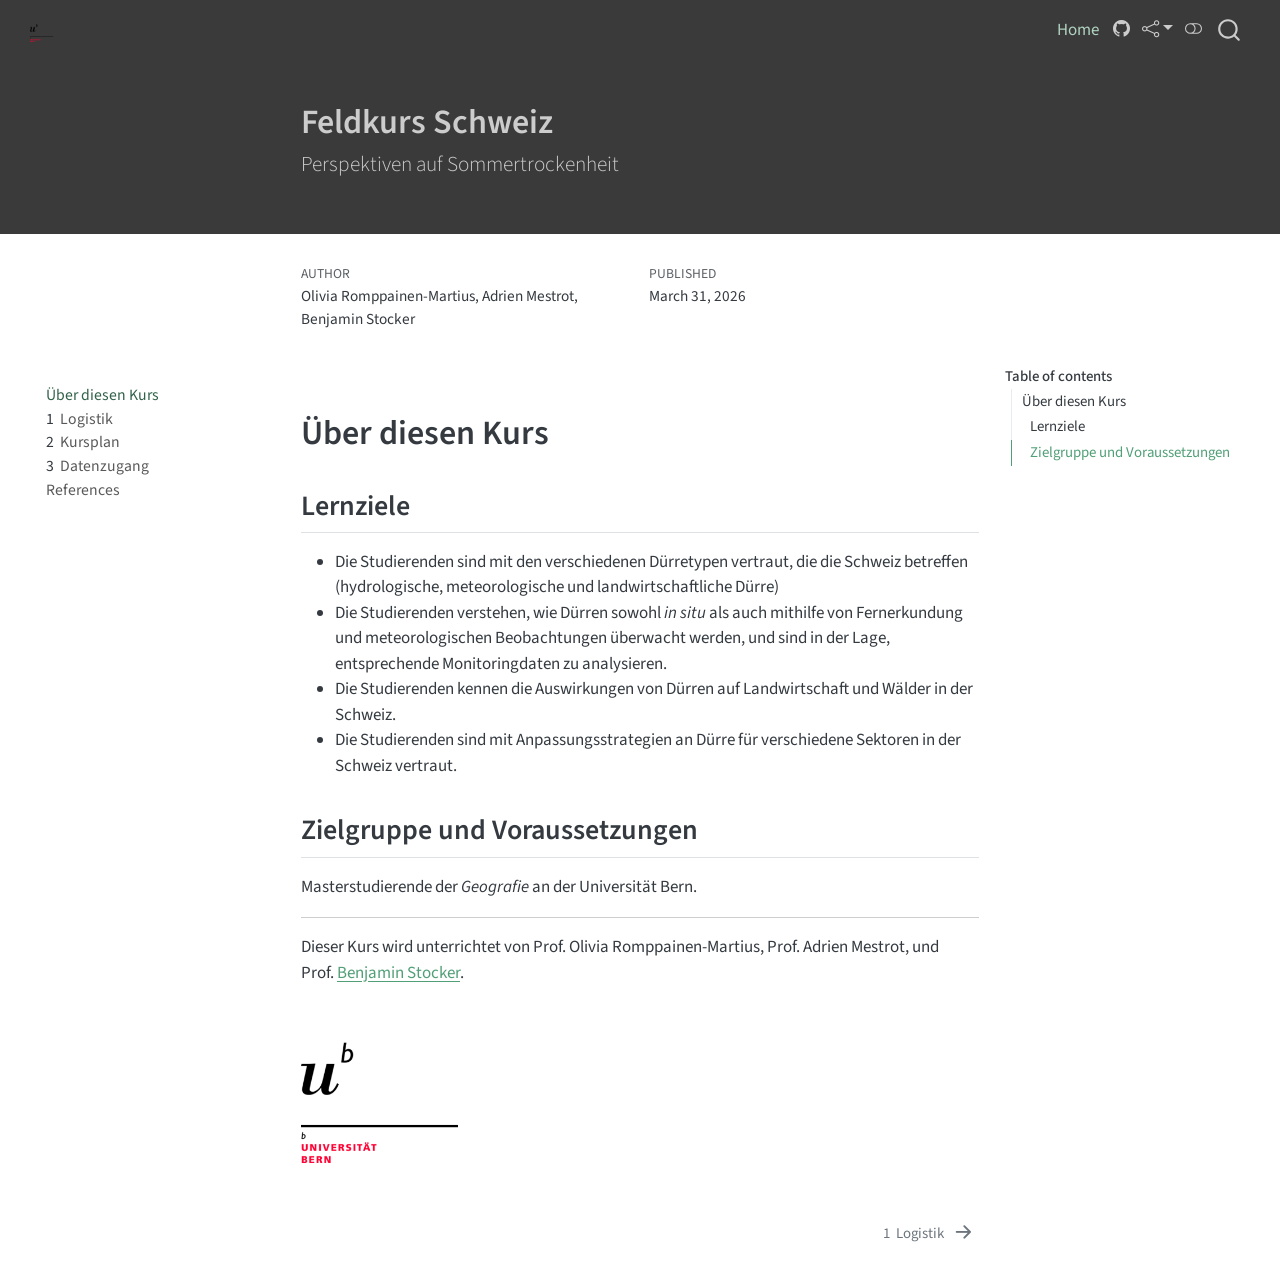
==== commit 367b85bf: "Built site for gh-pages" ====
--- a/index.html
+++ b/index.html
@@ -301,7 +301,7 @@
       <button type="button" class="quarto-btn-toggle btn" data-bs-toggle="collapse" role="button" data-bs-target=".quarto-sidebar-collapse-item" aria-controls="quarto-sidebar" aria-expanded="false" aria-label="Toggle sidebar navigation" onclick="if (window.quartoToggleHeadroom) { window.quartoToggleHeadroom(); }">
         <i class="bi bi-layout-text-sidebar-reverse"></i>
       </button>
-        <nav class="quarto-page-breadcrumbs" aria-label="breadcrumb"><ol class="breadcrumb"><li class="breadcrumb-item"><a href="./index.html">About this course</a></li></ol></nav>
+        <nav class="quarto-page-breadcrumbs" aria-label="breadcrumb"><ol class="breadcrumb"><li class="breadcrumb-item"><a href="./index.html">Über diesen Kurs</a></li></ol></nav>
         <a class="flex-grow-1" role="navigation" data-bs-toggle="collapse" data-bs-target=".quarto-sidebar-collapse-item" aria-controls="quarto-sidebar" aria-expanded="false" aria-label="Toggle sidebar navigation" onclick="if (window.quartoToggleHeadroom) { window.quartoToggleHeadroom(); }">      
         </a>
     </div>
@@ -345,25 +345,25 @@
         <li class="sidebar-item">
   <div class="sidebar-item-container"> 
   <a href="./index.html" class="sidebar-item-text sidebar-link active">
- <span class="menu-text">About this course</span></a>
+ <span class="menu-text">Über diesen Kurs</span></a>
   </div>
 </li>
         <li class="sidebar-item">
   <div class="sidebar-item-container"> 
   <a href="./design.html" class="sidebar-item-text sidebar-link">
- <span class="menu-text"><span class="chapter-number">1</span>&nbsp; <span class="chapter-title">Course design</span></span></a>
+ <span class="menu-text"><span class="chapter-number">1</span>&nbsp; <span class="chapter-title">Logistik</span></span></a>
   </div>
 </li>
         <li class="sidebar-item">
   <div class="sidebar-item-container"> 
   <a href="./plan.html" class="sidebar-item-text sidebar-link">
- <span class="menu-text"><span class="chapter-number">2</span>&nbsp; <span class="chapter-title">Course plan</span></span></a>
+ <span class="menu-text"><span class="chapter-number">2</span>&nbsp; <span class="chapter-title">Kursplan</span></span></a>
   </div>
 </li>
         <li class="sidebar-item">
   <div class="sidebar-item-container"> 
   <a href="./links.html" class="sidebar-item-text sidebar-link">
- <span class="menu-text"><span class="chapter-number">3</span>&nbsp; <span class="chapter-title">Links</span></span></a>
+ <span class="menu-text"><span class="chapter-number">3</span>&nbsp; <span class="chapter-title">Datenzugang</span></span></a>
   </div>
 </li>
         <li class="sidebar-item">
@@ -382,10 +382,10 @@
     <h2 id="toc-title">Table of contents</h2>
    
   <ul>
-  <li><a href="#about-this-course" id="toc-about-this-course" class="nav-link active" data-scroll-target="#about-this-course">About this course</a>
+  <li><a href="#über-diesen-kurs" id="toc-über-diesen-kurs" class="nav-link active" data-scroll-target="#über-diesen-kurs">Über diesen Kurs</a>
   <ul class="collapse">
-  <li><a href="#learning-objectives" id="toc-learning-objectives" class="nav-link" data-scroll-target="#learning-objectives">Learning objectives</a></li>
-  <li><a href="#target-audience-and-prerequisites" id="toc-target-audience-and-prerequisites" class="nav-link" data-scroll-target="#target-audience-and-prerequisites">Target audience and prerequisites</a></li>
+  <li><a href="#lernziele" id="toc-lernziele" class="nav-link" data-scroll-target="#lernziele">Lernziele</a></li>
+  <li><a href="#zielgruppe-und-voraussetzungen" id="toc-zielgruppe-und-voraussetzungen" class="nav-link" data-scroll-target="#zielgruppe-und-voraussetzungen">Zielgruppe und Voraussetzungen</a></li>
   </ul></li>
   </ul>
 </nav>
@@ -398,22 +398,22 @@
 
 
 
-<section id="about-this-course" class="level1 unnumbered">
-<h1 class="unnumbered">About this course</h1>
-<section id="learning-objectives" class="level2">
-<h2 class="anchored" data-anchor-id="learning-objectives">Learning objectives</h2>
+<section id="über-diesen-kurs" class="level1 unnumbered">
+<h1 class="unnumbered">Über diesen Kurs</h1>
+<section id="lernziele" class="level2">
+<h2 class="anchored" data-anchor-id="lernziele">Lernziele</h2>
 <ul>
-<li>The students are familiar with the different types of droughts that affect Switzerland (hydrological, meteorological, and agricultural).</li>
-<li>The students know how droughts are monitored both <em>in-situ</em> and using remote sensing and meteorological observations and know how to analyse drought monitoring data.</li>
-<li>The students know about the impacts of droughts on agriculture and forests in Switzerland.</li>
-<li>The students are familiar with drought adaptation strategies for various sectors in Switzerland.</li>
+<li>Die Studierenden sind mit den verschiedenen Dürretypen vertraut, die die Schweiz betreffen (hydrologische, meteorologische und landwirtschaftliche Dürre)</li>
+<li>Die Studierenden verstehen, wie Dürren sowohl <em>in situ</em> als auch mithilfe von Fernerkundung und meteorologischen Beobachtungen überwacht werden, und sind in der Lage, entsprechende Monitoringdaten zu analysieren.</li>
+<li>Die Studierenden kennen die Auswirkungen von Dürren auf Landwirtschaft und Wälder in der Schweiz.</li>
+<li>Die Studierenden sind mit Anpassungsstrategien an Dürre für verschiedene Sektoren in der Schweiz vertraut.</li>
 </ul>
 </section>
-<section id="target-audience-and-prerequisites" class="level2">
-<h2 class="anchored" data-anchor-id="target-audience-and-prerequisites">Target audience and prerequisites</h2>
-<p>Master students in <em>Geography</em> at the University of Bern.</p>
+<section id="zielgruppe-und-voraussetzungen" class="level2">
+<h2 class="anchored" data-anchor-id="zielgruppe-und-voraussetzungen">Zielgruppe und Voraussetzungen</h2>
+<p>Masterstudierende der <em>Geografie</em> an der Universität Bern.</p>
 <hr>
-<p>This course is taught by Prof.&nbsp;Olivia Romppainen-Martius, Prof.&nbsp;Adrien Mestrot, and Prof.&nbsp;<a href="https://geco-group.org/author/benjamin-stocker/">Benjamin Stocker</a> and assisted by <a href="https://geco-group.org/author/ananda-kurth/">Ananda Kurth</a>.</p>
+<p>Dieser Kurs wird unterrichtet von Prof.&nbsp;Olivia Romppainen-Martius, Prof.&nbsp;Adrien Mestrot, und Prof.&nbsp;<a href="https://geco-group.org/author/benjamin-stocker/">Benjamin Stocker</a>.</p>
 <p><img src="./images/logo_unibern_squid3.png" class="img-fluid" style="width:30.0%"></p>
 
 
@@ -838,8 +838,8 @@
   <div class="nav-page nav-page-previous">
   </div>
   <div class="nav-page nav-page-next">
-      <a href="./design.html" class="pagination-link" aria-label="Course design">
-        <span class="nav-page-text"><span class="chapter-number">1</span>&nbsp; <span class="chapter-title">Course design</span></span> <i class="bi bi-arrow-right-short"></i>
+      <a href="./design.html" class="pagination-link" aria-label="Logistik">
+        <span class="nav-page-text"><span class="chapter-number">1</span>&nbsp; <span class="chapter-title">Logistik</span></span> <i class="bi bi-arrow-right-short"></i>
       </a>
   </div>
 </nav>
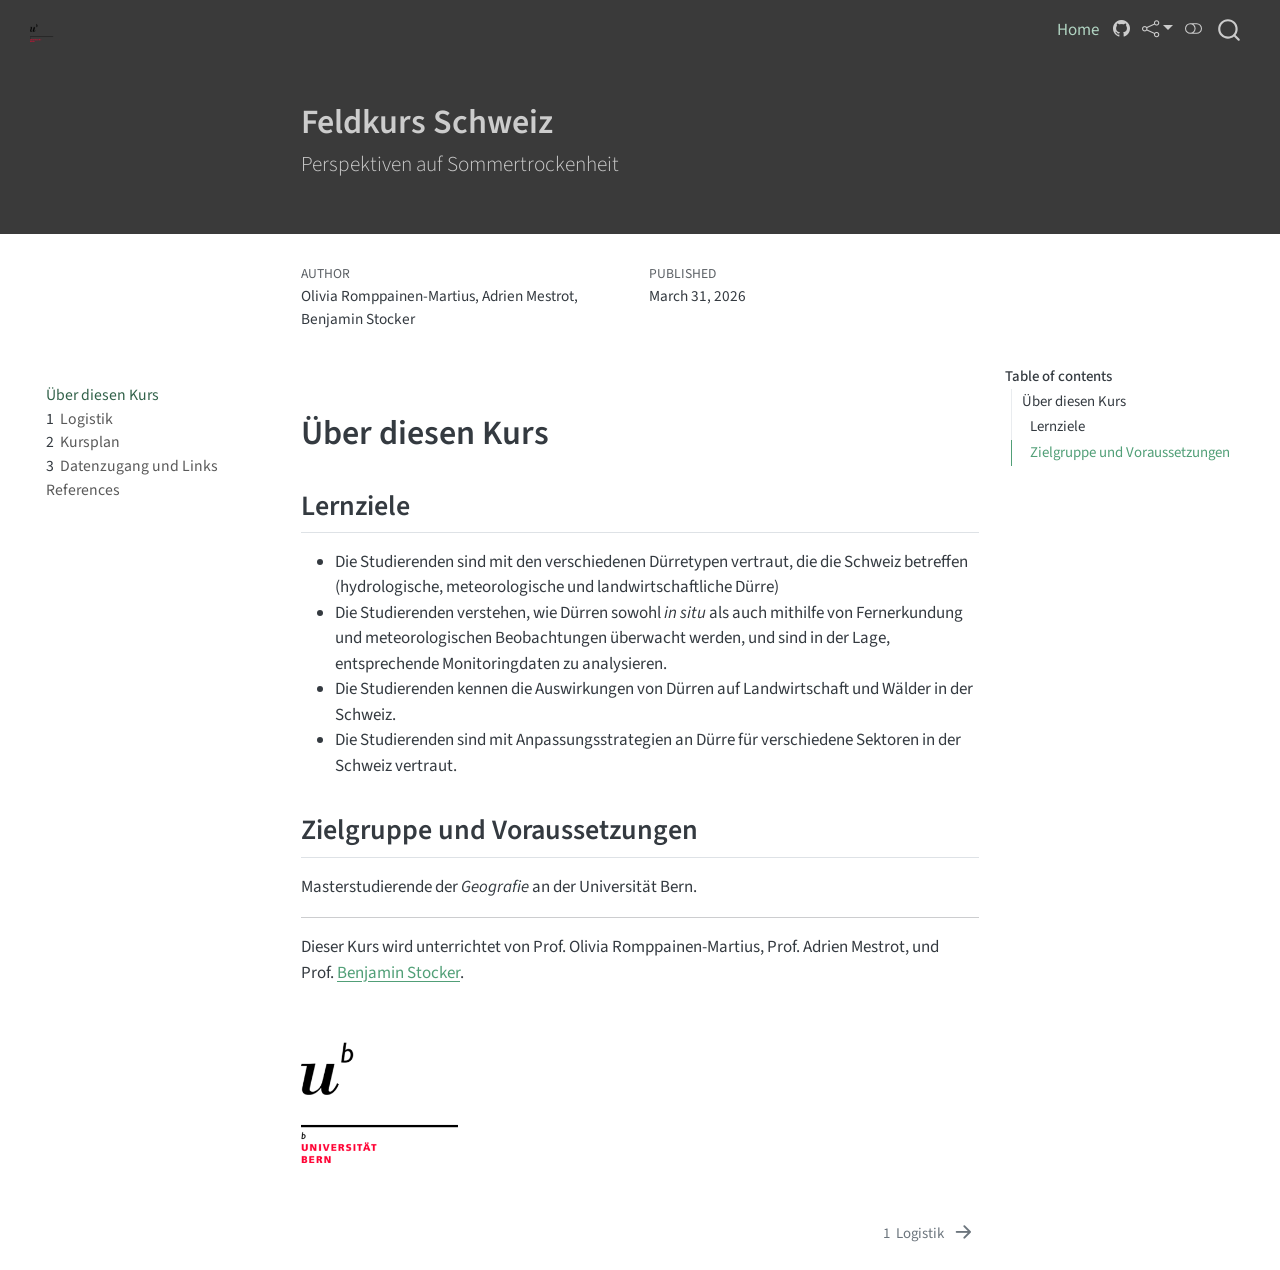
==== commit 5338604a: "Built site for gh-pages" ====
--- a/index.html
+++ b/index.html
@@ -363,7 +363,7 @@
         <li class="sidebar-item">
   <div class="sidebar-item-container"> 
   <a href="./links.html" class="sidebar-item-text sidebar-link">
- <span class="menu-text"><span class="chapter-number">3</span>&nbsp; <span class="chapter-title">Datenzugang</span></span></a>
+ <span class="menu-text"><span class="chapter-number">3</span>&nbsp; <span class="chapter-title">Datenzugang und Links</span></span></a>
   </div>
 </li>
         <li class="sidebar-item">
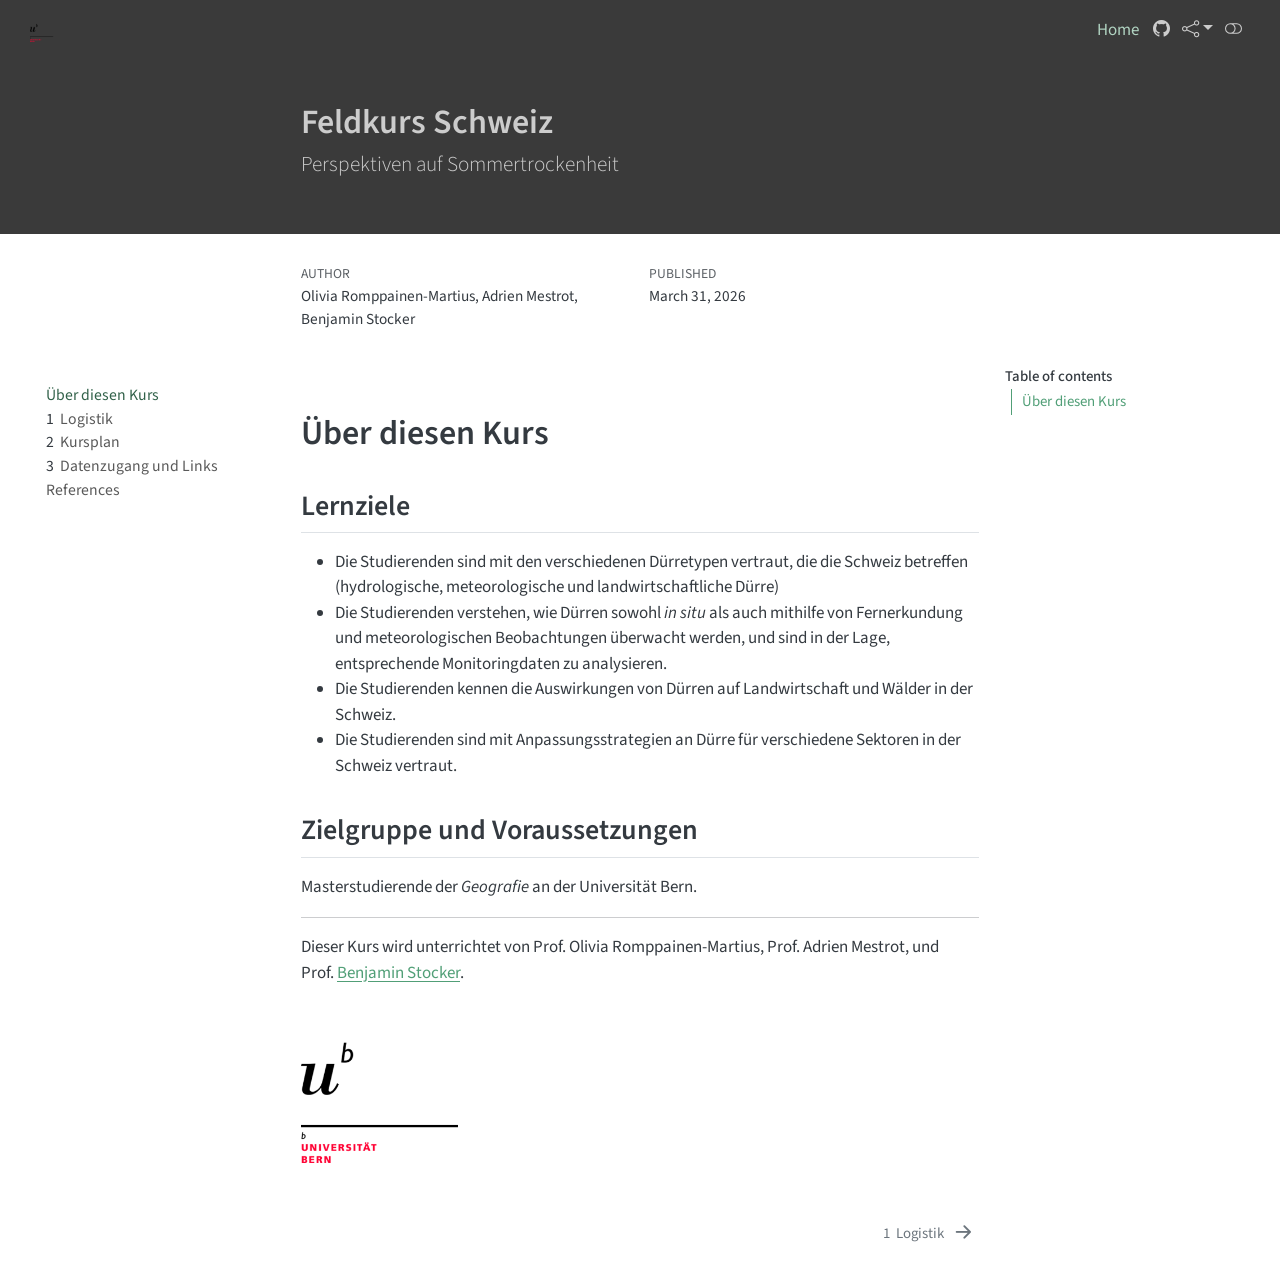
==== commit 75a753f3: "Built site for gh-pages" ====
--- a/index.html
+++ b/index.html
@@ -2,7 +2,7 @@
 <html xmlns="http://www.w3.org/1999/xhtml" lang="en" xml:lang="en"><head>
 
 <meta charset="utf-8">
-<meta name="generator" content="quarto-1.8.27">
+<meta name="generator" content="quarto-1.9.37">
 
 <meta name="viewport" content="width=device-width, initial-scale=1.0, user-scalable=yes">
 
@@ -11,6 +11,9 @@
 
 <title>Feldkurs Schweiz</title>
 <style>
+/* Default styles provided by pandoc.
+** See https://pandoc.org/MANUAL.html#variables-for-html for config info.
+*/
 code{white-space: pre-wrap;}
 span.smallcaps{font-variant: small-caps;}
 div.columns{display: flex; gap: min(4vw, 1.5em);}
@@ -36,19 +39,18 @@
 <link href="./figures/favicon.ico" rel="icon">
 <script src="site_libs/quarto-html/quarto.js" type="module"></script>
 <script src="site_libs/quarto-html/tabsets/tabsets.js" type="module"></script>
-<script src="site_libs/quarto-html/axe/axe-check.js" type="module"></script>
 <script src="site_libs/quarto-html/popper.min.js"></script>
 <script src="site_libs/quarto-html/tippy.umd.min.js"></script>
 <script src="site_libs/quarto-html/anchor.min.js"></script>
 <link href="site_libs/quarto-html/tippy.css" rel="stylesheet">
-<link href="site_libs/quarto-html/quarto-syntax-highlighting-ed96de9b727972fe78a7b5d16c58bf87.css" rel="stylesheet" class="quarto-color-scheme" id="quarto-text-highlighting-styles">
-<link href="site_libs/quarto-html/quarto-syntax-highlighting-dark-4d9afe2b8d18ee9fa5d0d57b5ed4214d.css" rel="stylesheet" class="quarto-color-scheme quarto-color-alternate" id="quarto-text-highlighting-styles">
-<link href="site_libs/quarto-html/quarto-syntax-highlighting-ed96de9b727972fe78a7b5d16c58bf87.css" rel="stylesheet" class="quarto-color-scheme-extra" id="quarto-text-highlighting-styles">
+<link href="site_libs/quarto-html/quarto-syntax-highlighting-7f8f88aac4f3542376d5c11b86a4c14d.css" rel="stylesheet" class="quarto-color-scheme" id="quarto-text-highlighting-styles">
+<link href="site_libs/quarto-html/quarto-syntax-highlighting-dark-d0ae9245876894da5ac7e18953ecc5cc.css" rel="stylesheet" class="quarto-color-scheme quarto-color-alternate" id="quarto-text-highlighting-styles">
+<link href="site_libs/quarto-html/quarto-syntax-highlighting-7f8f88aac4f3542376d5c11b86a4c14d.css" rel="stylesheet" class="quarto-color-scheme-extra" id="quarto-text-highlighting-styles">
 <script src="site_libs/bootstrap/bootstrap.min.js"></script>
 <link href="site_libs/bootstrap/bootstrap-icons.css" rel="stylesheet">
-<link href="site_libs/bootstrap/bootstrap-1b664e6692268865ac8c350bc2db6ed4.min.css" rel="stylesheet" append-hash="true" class="quarto-color-scheme" id="quarto-bootstrap" data-mode="light">
-<link href="site_libs/bootstrap/bootstrap-dark-55abac0465d10ec823624cc1da9df1de.min.css" rel="stylesheet" append-hash="true" class="quarto-color-scheme quarto-color-alternate" id="quarto-bootstrap" data-mode="dark">
-<link href="site_libs/bootstrap/bootstrap-1b664e6692268865ac8c350bc2db6ed4.min.css" rel="stylesheet" append-hash="true" class="quarto-color-scheme-extra" id="quarto-bootstrap" data-mode="light">
+<link href="site_libs/bootstrap/bootstrap-4ff8a739b33b00098da8eb25d7dcc603.min.css" rel="stylesheet" append-hash="true" class="quarto-color-scheme" id="quarto-bootstrap" data-mode="light">
+<link href="site_libs/bootstrap/bootstrap-dark-99ed86e83d9d381114257d8c52c6e005.min.css" rel="stylesheet" append-hash="true" class="quarto-color-scheme quarto-color-alternate" id="quarto-bootstrap" data-mode="dark">
+<link href="site_libs/bootstrap/bootstrap-4ff8a739b33b00098da8eb25d7dcc603.min.css" rel="stylesheet" append-hash="true" class="quarto-color-scheme-extra" id="quarto-bootstrap" data-mode="light">
 <script id="quarto-search-options" type="application/json">{
   "location": "navbar",
   "copy-button": false,
--- a/site_libs/quarto-html/quarto-syntax-highlighting-7f8f88aac4f3542376d5c11b86a4c14d.css
+++ b/site_libs/quarto-html/quarto-syntax-highlighting-7f8f88aac4f3542376d5c11b86a4c14d.css
@@ -0,0 +1,236 @@
+/* quarto syntax highlight colors */
+:root {
+  --quarto-hl-ot-color: #003B4F;
+  --quarto-hl-at-color: #657422;
+  --quarto-hl-ss-color: #20794D;
+  --quarto-hl-an-color: #5E5E5E;
+  --quarto-hl-fu-color: #4758AB;
+  --quarto-hl-st-color: #20794D;
+  --quarto-hl-cf-color: #003B4F;
+  --quarto-hl-op-color: #5E5E5E;
+  --quarto-hl-er-color: #AD0000;
+  --quarto-hl-bn-color: #AD0000;
+  --quarto-hl-al-color: #AD0000;
+  --quarto-hl-va-color: #111111;
+  --quarto-hl-bu-color: inherit;
+  --quarto-hl-ex-color: inherit;
+  --quarto-hl-pp-color: #AD0000;
+  --quarto-hl-in-color: #5E5E5E;
+  --quarto-hl-vs-color: #20794D;
+  --quarto-hl-wa-color: #5E5E5E;
+  --quarto-hl-do-color: #5E5E5E;
+  --quarto-hl-im-color: #00769E;
+  --quarto-hl-ch-color: #20794D;
+  --quarto-hl-dt-color: #AD0000;
+  --quarto-hl-fl-color: #AD0000;
+  --quarto-hl-co-color: #5E5E5E;
+  --quarto-hl-cv-color: #5E5E5E;
+  --quarto-hl-cn-color: #8f5902;
+  --quarto-hl-sc-color: #5E5E5E;
+  --quarto-hl-dv-color: #AD0000;
+  --quarto-hl-kw-color: #003B4F;
+}
+
+/* other quarto variables */
+:root {
+  --quarto-font-monospace: SFMono-Regular, Menlo, Monaco, Consolas, "Liberation Mono", "Courier New", monospace;
+}
+
+/* syntax highlight based on Pandoc's rules */
+pre > code.sourceCode > span {
+  color: #003B4F;
+}
+
+code.sourceCode > span {
+  color: #003B4F;
+}
+
+div.sourceCode,
+div.sourceCode pre.sourceCode {
+  color: #003B4F;
+}
+
+/* Normal */
+code span {
+  color: #003B4F;
+}
+
+/* Alert */
+code span.al {
+  color: #AD0000;
+  font-style: inherit;
+}
+
+/* Annotation */
+code span.an {
+  color: #5E5E5E;
+  font-style: inherit;
+}
+
+/* Attribute */
+code span.at {
+  color: #657422;
+  font-style: inherit;
+}
+
+/* BaseN */
+code span.bn {
+  color: #AD0000;
+  font-style: inherit;
+}
+
+/* BuiltIn */
+code span.bu {
+  font-style: inherit;
+}
+
+/* ControlFlow */
+code span.cf {
+  color: #003B4F;
+  font-weight: bold;
+  font-style: inherit;
+}
+
+/* Char */
+code span.ch {
+  color: #20794D;
+  font-style: inherit;
+}
+
+/* Constant */
+code span.cn {
+  color: #8f5902;
+  font-style: inherit;
+}
+
+/* Comment */
+code span.co {
+  color: #5E5E5E;
+  font-style: inherit;
+}
+
+/* CommentVar */
+code span.cv {
+  color: #5E5E5E;
+  font-style: italic;
+}
+
+/* Documentation */
+code span.do {
+  color: #5E5E5E;
+  font-style: italic;
+}
+
+/* DataType */
+code span.dt {
+  color: #AD0000;
+  font-style: inherit;
+}
+
+/* DecVal */
+code span.dv {
+  color: #AD0000;
+  font-style: inherit;
+}
+
+/* Error */
+code span.er {
+  color: #AD0000;
+  font-style: inherit;
+}
+
+/* Extension */
+code span.ex {
+  font-style: inherit;
+}
+
+/* Float */
+code span.fl {
+  color: #AD0000;
+  font-style: inherit;
+}
+
+/* Function */
+code span.fu {
+  color: #4758AB;
+  font-style: inherit;
+}
+
+/* Import */
+code span.im {
+  color: #00769E;
+  font-style: inherit;
+}
+
+/* Information */
+code span.in {
+  color: #5E5E5E;
+  font-style: inherit;
+}
+
+/* Keyword */
+code span.kw {
+  color: #003B4F;
+  font-weight: bold;
+  font-style: inherit;
+}
+
+/* Operator */
+code span.op {
+  color: #5E5E5E;
+  font-style: inherit;
+}
+
+/* Other */
+code span.ot {
+  color: #003B4F;
+  font-style: inherit;
+}
+
+/* Preprocessor */
+code span.pp {
+  color: #AD0000;
+  font-style: inherit;
+}
+
+/* SpecialChar */
+code span.sc {
+  color: #5E5E5E;
+  font-style: inherit;
+}
+
+/* SpecialString */
+code span.ss {
+  color: #20794D;
+  font-style: inherit;
+}
+
+/* String */
+code span.st {
+  color: #20794D;
+  font-style: inherit;
+}
+
+/* Variable */
+code span.va {
+  color: #111111;
+  font-style: inherit;
+}
+
+/* VerbatimString */
+code span.vs {
+  color: #20794D;
+  font-style: inherit;
+}
+
+/* Warning */
+code span.wa {
+  color: #5E5E5E;
+  font-style: italic;
+}
+
+.prevent-inlining {
+  content: "</";
+}
+
+/*# sourceMappingURL=789ad8cd35626ba772517505b42a116e.css.map */
--- a/site_libs/quarto-html/quarto-syntax-highlighting-dark-d0ae9245876894da5ac7e18953ecc5cc.css
+++ b/site_libs/quarto-html/quarto-syntax-highlighting-dark-d0ae9245876894da5ac7e18953ecc5cc.css
@@ -0,0 +1,219 @@
+/* quarto syntax highlight colors */
+:root {
+  --quarto-hl-al-color: #f07178;
+  --quarto-hl-an-color: #d4d0ab;
+  --quarto-hl-at-color: #00e0e0;
+  --quarto-hl-bn-color: #d4d0ab;
+  --quarto-hl-bu-color: #abe338;
+  --quarto-hl-ch-color: #abe338;
+  --quarto-hl-co-color: #f8f8f2;
+  --quarto-hl-cv-color: #ffd700;
+  --quarto-hl-cn-color: #ffd700;
+  --quarto-hl-cf-color: #ffa07a;
+  --quarto-hl-dt-color: #ffa07a;
+  --quarto-hl-dv-color: #d4d0ab;
+  --quarto-hl-do-color: #f8f8f2;
+  --quarto-hl-er-color: #f07178;
+  --quarto-hl-ex-color: #00e0e0;
+  --quarto-hl-fl-color: #d4d0ab;
+  --quarto-hl-fu-color: #ffa07a;
+  --quarto-hl-im-color: #abe338;
+  --quarto-hl-in-color: #d4d0ab;
+  --quarto-hl-kw-color: #ffa07a;
+  --quarto-hl-op-color: #ffa07a;
+  --quarto-hl-ot-color: #00e0e0;
+  --quarto-hl-pp-color: #dcc6e0;
+  --quarto-hl-re-color: #00e0e0;
+  --quarto-hl-sc-color: #abe338;
+  --quarto-hl-ss-color: #abe338;
+  --quarto-hl-st-color: #abe338;
+  --quarto-hl-va-color: #00e0e0;
+  --quarto-hl-vs-color: #abe338;
+  --quarto-hl-wa-color: #dcc6e0;
+}
+
+/* other quarto variables */
+:root {
+  --quarto-font-monospace: SFMono-Regular, Menlo, Monaco, Consolas, "Liberation Mono", "Courier New", monospace;
+}
+
+/* syntax highlight based on Pandoc's rules */
+pre > code.sourceCode > span {
+  color: #f8f8f2;
+}
+
+code.sourceCode > span {
+  color: #f8f8f2;
+}
+
+div.sourceCode,
+div.sourceCode pre.sourceCode {
+  color: #f8f8f2;
+}
+
+/* Normal */
+code span {
+  color: #f8f8f2;
+}
+
+/* Alert */
+code span.al {
+  color: #f07178;
+}
+
+/* Annotation */
+code span.an {
+  color: #d4d0ab;
+}
+
+/* Attribute */
+code span.at {
+  color: #00e0e0;
+}
+
+/* BaseN */
+code span.bn {
+  color: #d4d0ab;
+}
+
+/* BuiltIn */
+code span.bu {
+  color: #abe338;
+}
+
+/* ControlFlow */
+code span.cf {
+  font-weight: bold;
+  color: #ffa07a;
+}
+
+/* Char */
+code span.ch {
+  color: #abe338;
+}
+
+/* Constant */
+code span.cn {
+  color: #ffd700;
+}
+
+/* Comment */
+code span.co {
+  font-style: italic;
+  color: #f8f8f2;
+}
+
+/* CommentVar */
+code span.cv {
+  color: #ffd700;
+}
+
+/* Documentation */
+code span.do {
+  color: #f8f8f2;
+}
+
+/* DataType */
+code span.dt {
+  color: #ffa07a;
+}
+
+/* DecVal */
+code span.dv {
+  color: #d4d0ab;
+}
+
+/* Error */
+code span.er {
+  color: #f07178;
+  text-decoration: underline;
+}
+
+/* Extension */
+code span.ex {
+  font-weight: bold;
+  color: #00e0e0;
+}
+
+/* Float */
+code span.fl {
+  color: #d4d0ab;
+}
+
+/* Function */
+code span.fu {
+  color: #ffa07a;
+}
+
+/* Import */
+code span.im {
+  color: #abe338;
+}
+
+/* Information */
+code span.in {
+  color: #d4d0ab;
+}
+
+/* Keyword */
+code span.kw {
+  font-weight: bold;
+  color: #ffa07a;
+}
+
+/* Operator */
+code span.op {
+  color: #ffa07a;
+}
+
+/* Other */
+code span.ot {
+  color: #00e0e0;
+}
+
+/* Preprocessor */
+code span.pp {
+  color: #dcc6e0;
+}
+
+/* RegionMarker */
+code span.re {
+  background-color: #f8f8f2;
+  color: #00e0e0;
+}
+
+/* SpecialChar */
+code span.sc {
+  color: #abe338;
+}
+
+/* SpecialString */
+code span.ss {
+  color: #abe338;
+}
+
+/* String */
+code span.st {
+  color: #abe338;
+}
+
+/* Variable */
+code span.va {
+  color: #00e0e0;
+}
+
+/* VerbatimString */
+code span.vs {
+  color: #abe338;
+}
+
+/* Warning */
+code span.wa {
+  color: #dcc6e0;
+}
+
+.prevent-inlining {
+  content: "</";
+}
+
+/*# sourceMappingURL=e2dac9153eaf3c552d5043f9565d03d7.css.map */
--- a/site_libs/quarto-html/quarto-syntax-highlighting-7f8f88aac4f3542376d5c11b86a4c14d.css
+++ b/site_libs/quarto-html/quarto-syntax-highlighting-7f8f88aac4f3542376d5c11b86a4c14d.css
@@ -0,0 +1,236 @@
+/* quarto syntax highlight colors */
+:root {
+  --quarto-hl-ot-color: #003B4F;
+  --quarto-hl-at-color: #657422;
+  --quarto-hl-ss-color: #20794D;
+  --quarto-hl-an-color: #5E5E5E;
+  --quarto-hl-fu-color: #4758AB;
+  --quarto-hl-st-color: #20794D;
+  --quarto-hl-cf-color: #003B4F;
+  --quarto-hl-op-color: #5E5E5E;
+  --quarto-hl-er-color: #AD0000;
+  --quarto-hl-bn-color: #AD0000;
+  --quarto-hl-al-color: #AD0000;
+  --quarto-hl-va-color: #111111;
+  --quarto-hl-bu-color: inherit;
+  --quarto-hl-ex-color: inherit;
+  --quarto-hl-pp-color: #AD0000;
+  --quarto-hl-in-color: #5E5E5E;
+  --quarto-hl-vs-color: #20794D;
+  --quarto-hl-wa-color: #5E5E5E;
+  --quarto-hl-do-color: #5E5E5E;
+  --quarto-hl-im-color: #00769E;
+  --quarto-hl-ch-color: #20794D;
+  --quarto-hl-dt-color: #AD0000;
+  --quarto-hl-fl-color: #AD0000;
+  --quarto-hl-co-color: #5E5E5E;
+  --quarto-hl-cv-color: #5E5E5E;
+  --quarto-hl-cn-color: #8f5902;
+  --quarto-hl-sc-color: #5E5E5E;
+  --quarto-hl-dv-color: #AD0000;
+  --quarto-hl-kw-color: #003B4F;
+}
+
+/* other quarto variables */
+:root {
+  --quarto-font-monospace: SFMono-Regular, Menlo, Monaco, Consolas, "Liberation Mono", "Courier New", monospace;
+}
+
+/* syntax highlight based on Pandoc's rules */
+pre > code.sourceCode > span {
+  color: #003B4F;
+}
+
+code.sourceCode > span {
+  color: #003B4F;
+}
+
+div.sourceCode,
+div.sourceCode pre.sourceCode {
+  color: #003B4F;
+}
+
+/* Normal */
+code span {
+  color: #003B4F;
+}
+
+/* Alert */
+code span.al {
+  color: #AD0000;
+  font-style: inherit;
+}
+
+/* Annotation */
+code span.an {
+  color: #5E5E5E;
+  font-style: inherit;
+}
+
+/* Attribute */
+code span.at {
+  color: #657422;
+  font-style: inherit;
+}
+
+/* BaseN */
+code span.bn {
+  color: #AD0000;
+  font-style: inherit;
+}
+
+/* BuiltIn */
+code span.bu {
+  font-style: inherit;
+}
+
+/* ControlFlow */
+code span.cf {
+  color: #003B4F;
+  font-weight: bold;
+  font-style: inherit;
+}
+
+/* Char */
+code span.ch {
+  color: #20794D;
+  font-style: inherit;
+}
+
+/* Constant */
+code span.cn {
+  color: #8f5902;
+  font-style: inherit;
+}
+
+/* Comment */
+code span.co {
+  color: #5E5E5E;
+  font-style: inherit;
+}
+
+/* CommentVar */
+code span.cv {
+  color: #5E5E5E;
+  font-style: italic;
+}
+
+/* Documentation */
+code span.do {
+  color: #5E5E5E;
+  font-style: italic;
+}
+
+/* DataType */
+code span.dt {
+  color: #AD0000;
+  font-style: inherit;
+}
+
+/* DecVal */
+code span.dv {
+  color: #AD0000;
+  font-style: inherit;
+}
+
+/* Error */
+code span.er {
+  color: #AD0000;
+  font-style: inherit;
+}
+
+/* Extension */
+code span.ex {
+  font-style: inherit;
+}
+
+/* Float */
+code span.fl {
+  color: #AD0000;
+  font-style: inherit;
+}
+
+/* Function */
+code span.fu {
+  color: #4758AB;
+  font-style: inherit;
+}
+
+/* Import */
+code span.im {
+  color: #00769E;
+  font-style: inherit;
+}
+
+/* Information */
+code span.in {
+  color: #5E5E5E;
+  font-style: inherit;
+}
+
+/* Keyword */
+code span.kw {
+  color: #003B4F;
+  font-weight: bold;
+  font-style: inherit;
+}
+
+/* Operator */
+code span.op {
+  color: #5E5E5E;
+  font-style: inherit;
+}
+
+/* Other */
+code span.ot {
+  color: #003B4F;
+  font-style: inherit;
+}
+
+/* Preprocessor */
+code span.pp {
+  color: #AD0000;
+  font-style: inherit;
+}
+
+/* SpecialChar */
+code span.sc {
+  color: #5E5E5E;
+  font-style: inherit;
+}
+
+/* SpecialString */
+code span.ss {
+  color: #20794D;
+  font-style: inherit;
+}
+
+/* String */
+code span.st {
+  color: #20794D;
+  font-style: inherit;
+}
+
+/* Variable */
+code span.va {
+  color: #111111;
+  font-style: inherit;
+}
+
+/* VerbatimString */
+code span.vs {
+  color: #20794D;
+  font-style: inherit;
+}
+
+/* Warning */
+code span.wa {
+  color: #5E5E5E;
+  font-style: italic;
+}
+
+.prevent-inlining {
+  content: "</";
+}
+
+/*# sourceMappingURL=789ad8cd35626ba772517505b42a116e.css.map */
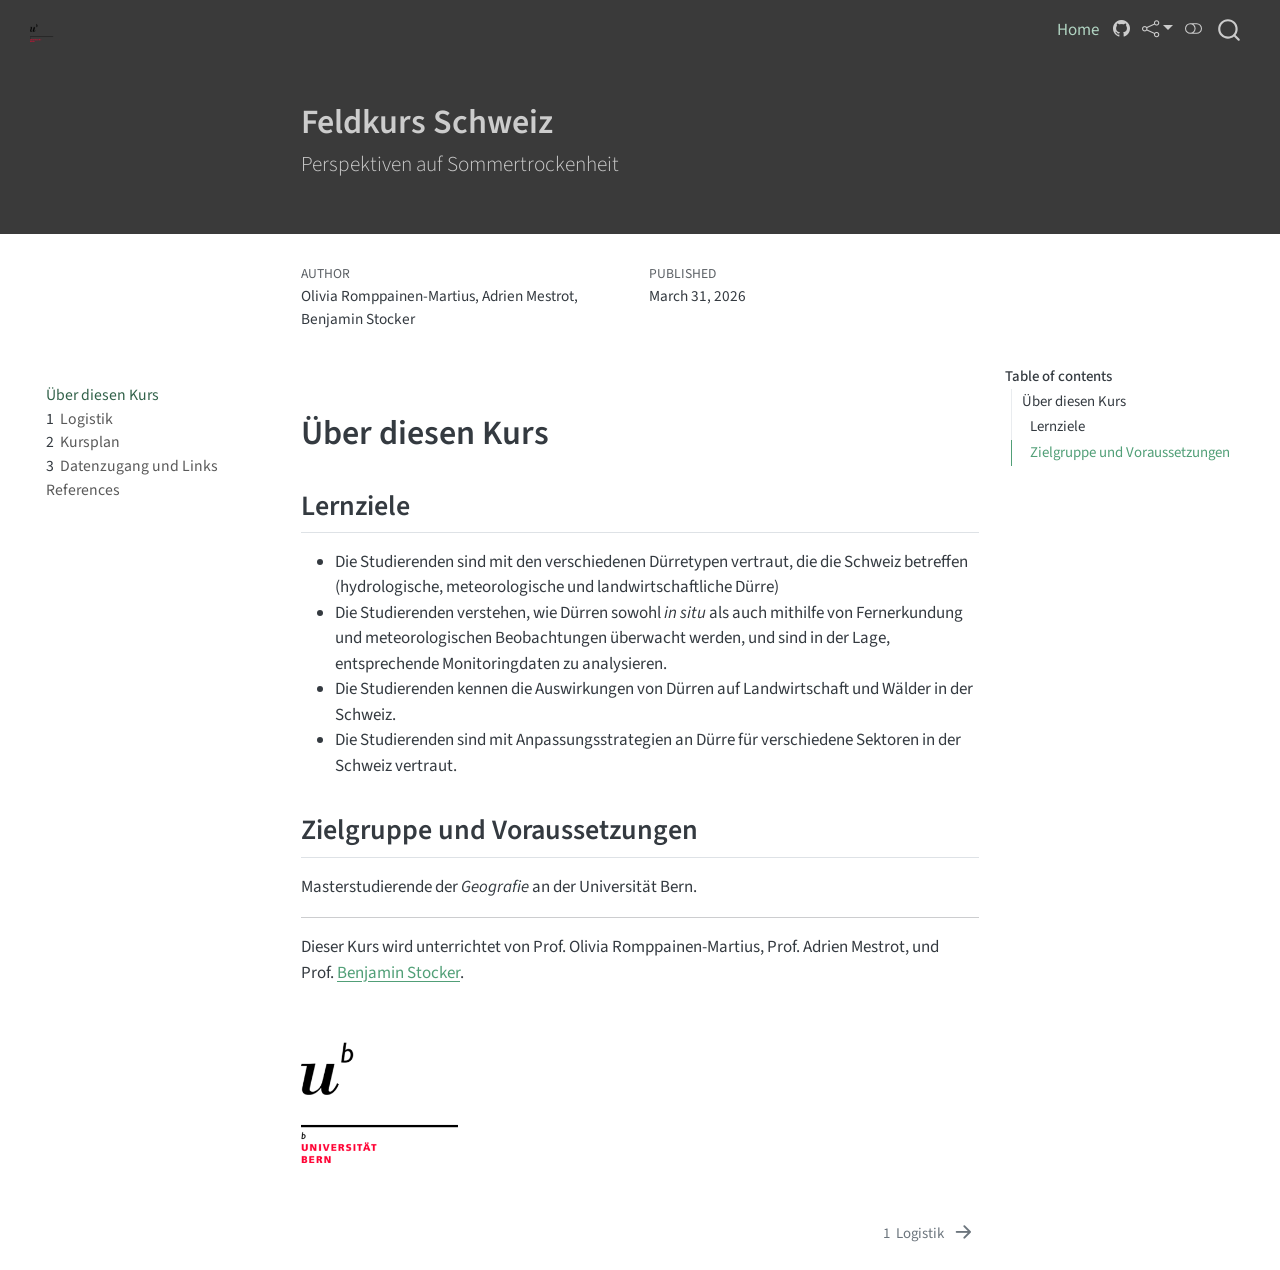
==== commit 0084b168: "Built site for gh-pages" ====
--- a/index.html
+++ b/index.html
@@ -2,7 +2,7 @@
 <html xmlns="http://www.w3.org/1999/xhtml" lang="en" xml:lang="en"><head>
 
 <meta charset="utf-8">
-<meta name="generator" content="quarto-1.9.37">
+<meta name="generator" content="quarto-1.8.27">
 
 <meta name="viewport" content="width=device-width, initial-scale=1.0, user-scalable=yes">
 
@@ -11,9 +11,6 @@
 
 <title>Feldkurs Schweiz</title>
 <style>
-/* Default styles provided by pandoc.
-** See https://pandoc.org/MANUAL.html#variables-for-html for config info.
-*/
 code{white-space: pre-wrap;}
 span.smallcaps{font-variant: small-caps;}
 div.columns{display: flex; gap: min(4vw, 1.5em);}
@@ -39,18 +36,19 @@
 <link href="./figures/favicon.ico" rel="icon">
 <script src="site_libs/quarto-html/quarto.js" type="module"></script>
 <script src="site_libs/quarto-html/tabsets/tabsets.js" type="module"></script>
+<script src="site_libs/quarto-html/axe/axe-check.js" type="module"></script>
 <script src="site_libs/quarto-html/popper.min.js"></script>
 <script src="site_libs/quarto-html/tippy.umd.min.js"></script>
 <script src="site_libs/quarto-html/anchor.min.js"></script>
 <link href="site_libs/quarto-html/tippy.css" rel="stylesheet">
-<link href="site_libs/quarto-html/quarto-syntax-highlighting-7f8f88aac4f3542376d5c11b86a4c14d.css" rel="stylesheet" class="quarto-color-scheme" id="quarto-text-highlighting-styles">
-<link href="site_libs/quarto-html/quarto-syntax-highlighting-dark-d0ae9245876894da5ac7e18953ecc5cc.css" rel="stylesheet" class="quarto-color-scheme quarto-color-alternate" id="quarto-text-highlighting-styles">
-<link href="site_libs/quarto-html/quarto-syntax-highlighting-7f8f88aac4f3542376d5c11b86a4c14d.css" rel="stylesheet" class="quarto-color-scheme-extra" id="quarto-text-highlighting-styles">
+<link href="site_libs/quarto-html/quarto-syntax-highlighting-ed96de9b727972fe78a7b5d16c58bf87.css" rel="stylesheet" class="quarto-color-scheme" id="quarto-text-highlighting-styles">
+<link href="site_libs/quarto-html/quarto-syntax-highlighting-dark-4d9afe2b8d18ee9fa5d0d57b5ed4214d.css" rel="stylesheet" class="quarto-color-scheme quarto-color-alternate" id="quarto-text-highlighting-styles">
+<link href="site_libs/quarto-html/quarto-syntax-highlighting-ed96de9b727972fe78a7b5d16c58bf87.css" rel="stylesheet" class="quarto-color-scheme-extra" id="quarto-text-highlighting-styles">
 <script src="site_libs/bootstrap/bootstrap.min.js"></script>
 <link href="site_libs/bootstrap/bootstrap-icons.css" rel="stylesheet">
-<link href="site_libs/bootstrap/bootstrap-4ff8a739b33b00098da8eb25d7dcc603.min.css" rel="stylesheet" append-hash="true" class="quarto-color-scheme" id="quarto-bootstrap" data-mode="light">
-<link href="site_libs/bootstrap/bootstrap-dark-99ed86e83d9d381114257d8c52c6e005.min.css" rel="stylesheet" append-hash="true" class="quarto-color-scheme quarto-color-alternate" id="quarto-bootstrap" data-mode="dark">
-<link href="site_libs/bootstrap/bootstrap-4ff8a739b33b00098da8eb25d7dcc603.min.css" rel="stylesheet" append-hash="true" class="quarto-color-scheme-extra" id="quarto-bootstrap" data-mode="light">
+<link href="site_libs/bootstrap/bootstrap-1b664e6692268865ac8c350bc2db6ed4.min.css" rel="stylesheet" append-hash="true" class="quarto-color-scheme" id="quarto-bootstrap" data-mode="light">
+<link href="site_libs/bootstrap/bootstrap-dark-55abac0465d10ec823624cc1da9df1de.min.css" rel="stylesheet" append-hash="true" class="quarto-color-scheme quarto-color-alternate" id="quarto-bootstrap" data-mode="dark">
+<link href="site_libs/bootstrap/bootstrap-1b664e6692268865ac8c350bc2db6ed4.min.css" rel="stylesheet" append-hash="true" class="quarto-color-scheme-extra" id="quarto-bootstrap" data-mode="light">
 <script id="quarto-search-options" type="application/json">{
   "location": "navbar",
   "copy-button": false,
--- a/site_libs/quarto-html/quarto-syntax-highlighting-ed96de9b727972fe78a7b5d16c58bf87.css
+++ b/site_libs/quarto-html/quarto-syntax-highlighting-ed96de9b727972fe78a7b5d16c58bf87.css
@@ -0,0 +1,236 @@
+/* quarto syntax highlight colors */
+:root {
+  --quarto-hl-ot-color: #003B4F;
+  --quarto-hl-at-color: #657422;
+  --quarto-hl-ss-color: #20794D;
+  --quarto-hl-an-color: #5E5E5E;
+  --quarto-hl-fu-color: #4758AB;
+  --quarto-hl-st-color: #20794D;
+  --quarto-hl-cf-color: #003B4F;
+  --quarto-hl-op-color: #5E5E5E;
+  --quarto-hl-er-color: #AD0000;
+  --quarto-hl-bn-color: #AD0000;
+  --quarto-hl-al-color: #AD0000;
+  --quarto-hl-va-color: #111111;
+  --quarto-hl-bu-color: inherit;
+  --quarto-hl-ex-color: inherit;
+  --quarto-hl-pp-color: #AD0000;
+  --quarto-hl-in-color: #5E5E5E;
+  --quarto-hl-vs-color: #20794D;
+  --quarto-hl-wa-color: #5E5E5E;
+  --quarto-hl-do-color: #5E5E5E;
+  --quarto-hl-im-color: #00769E;
+  --quarto-hl-ch-color: #20794D;
+  --quarto-hl-dt-color: #AD0000;
+  --quarto-hl-fl-color: #AD0000;
+  --quarto-hl-co-color: #5E5E5E;
+  --quarto-hl-cv-color: #5E5E5E;
+  --quarto-hl-cn-color: #8f5902;
+  --quarto-hl-sc-color: #5E5E5E;
+  --quarto-hl-dv-color: #AD0000;
+  --quarto-hl-kw-color: #003B4F;
+}
+
+/* other quarto variables */
+:root {
+  --quarto-font-monospace: SFMono-Regular, Menlo, Monaco, Consolas, "Liberation Mono", "Courier New", monospace;
+}
+
+/* syntax highlight based on Pandoc's rules */
+pre > code.sourceCode > span {
+  color: #003B4F;
+}
+
+code.sourceCode > span {
+  color: #003B4F;
+}
+
+div.sourceCode,
+div.sourceCode pre.sourceCode {
+  color: #003B4F;
+}
+
+/* Normal */
+code span {
+  color: #003B4F;
+}
+
+/* Alert */
+code span.al {
+  color: #AD0000;
+  font-style: inherit;
+}
+
+/* Annotation */
+code span.an {
+  color: #5E5E5E;
+  font-style: inherit;
+}
+
+/* Attribute */
+code span.at {
+  color: #657422;
+  font-style: inherit;
+}
+
+/* BaseN */
+code span.bn {
+  color: #AD0000;
+  font-style: inherit;
+}
+
+/* BuiltIn */
+code span.bu {
+  font-style: inherit;
+}
+
+/* ControlFlow */
+code span.cf {
+  color: #003B4F;
+  font-weight: bold;
+  font-style: inherit;
+}
+
+/* Char */
+code span.ch {
+  color: #20794D;
+  font-style: inherit;
+}
+
+/* Constant */
+code span.cn {
+  color: #8f5902;
+  font-style: inherit;
+}
+
+/* Comment */
+code span.co {
+  color: #5E5E5E;
+  font-style: inherit;
+}
+
+/* CommentVar */
+code span.cv {
+  color: #5E5E5E;
+  font-style: italic;
+}
+
+/* Documentation */
+code span.do {
+  color: #5E5E5E;
+  font-style: italic;
+}
+
+/* DataType */
+code span.dt {
+  color: #AD0000;
+  font-style: inherit;
+}
+
+/* DecVal */
+code span.dv {
+  color: #AD0000;
+  font-style: inherit;
+}
+
+/* Error */
+code span.er {
+  color: #AD0000;
+  font-style: inherit;
+}
+
+/* Extension */
+code span.ex {
+  font-style: inherit;
+}
+
+/* Float */
+code span.fl {
+  color: #AD0000;
+  font-style: inherit;
+}
+
+/* Function */
+code span.fu {
+  color: #4758AB;
+  font-style: inherit;
+}
+
+/* Import */
+code span.im {
+  color: #00769E;
+  font-style: inherit;
+}
+
+/* Information */
+code span.in {
+  color: #5E5E5E;
+  font-style: inherit;
+}
+
+/* Keyword */
+code span.kw {
+  color: #003B4F;
+  font-weight: bold;
+  font-style: inherit;
+}
+
+/* Operator */
+code span.op {
+  color: #5E5E5E;
+  font-style: inherit;
+}
+
+/* Other */
+code span.ot {
+  color: #003B4F;
+  font-style: inherit;
+}
+
+/* Preprocessor */
+code span.pp {
+  color: #AD0000;
+  font-style: inherit;
+}
+
+/* SpecialChar */
+code span.sc {
+  color: #5E5E5E;
+  font-style: inherit;
+}
+
+/* SpecialString */
+code span.ss {
+  color: #20794D;
+  font-style: inherit;
+}
+
+/* String */
+code span.st {
+  color: #20794D;
+  font-style: inherit;
+}
+
+/* Variable */
+code span.va {
+  color: #111111;
+  font-style: inherit;
+}
+
+/* VerbatimString */
+code span.vs {
+  color: #20794D;
+  font-style: inherit;
+}
+
+/* Warning */
+code span.wa {
+  color: #5E5E5E;
+  font-style: italic;
+}
+
+.prevent-inlining {
+  content: "</";
+}
+
+/*# sourceMappingURL=0920dd6d7437995b8cdf7429764427b1.css.map */
--- a/site_libs/quarto-html/quarto-syntax-highlighting-dark-4d9afe2b8d18ee9fa5d0d57b5ed4214d.css
+++ b/site_libs/quarto-html/quarto-syntax-highlighting-dark-4d9afe2b8d18ee9fa5d0d57b5ed4214d.css
@@ -0,0 +1,219 @@
+/* quarto syntax highlight colors */
+:root {
+  --quarto-hl-al-color: #f07178;
+  --quarto-hl-an-color: #d4d0ab;
+  --quarto-hl-at-color: #00e0e0;
+  --quarto-hl-bn-color: #d4d0ab;
+  --quarto-hl-bu-color: #abe338;
+  --quarto-hl-ch-color: #abe338;
+  --quarto-hl-co-color: #f8f8f2;
+  --quarto-hl-cv-color: #ffd700;
+  --quarto-hl-cn-color: #ffd700;
+  --quarto-hl-cf-color: #ffa07a;
+  --quarto-hl-dt-color: #ffa07a;
+  --quarto-hl-dv-color: #d4d0ab;
+  --quarto-hl-do-color: #f8f8f2;
+  --quarto-hl-er-color: #f07178;
+  --quarto-hl-ex-color: #00e0e0;
+  --quarto-hl-fl-color: #d4d0ab;
+  --quarto-hl-fu-color: #ffa07a;
+  --quarto-hl-im-color: #abe338;
+  --quarto-hl-in-color: #d4d0ab;
+  --quarto-hl-kw-color: #ffa07a;
+  --quarto-hl-op-color: #ffa07a;
+  --quarto-hl-ot-color: #00e0e0;
+  --quarto-hl-pp-color: #dcc6e0;
+  --quarto-hl-re-color: #00e0e0;
+  --quarto-hl-sc-color: #abe338;
+  --quarto-hl-ss-color: #abe338;
+  --quarto-hl-st-color: #abe338;
+  --quarto-hl-va-color: #00e0e0;
+  --quarto-hl-vs-color: #abe338;
+  --quarto-hl-wa-color: #dcc6e0;
+}
+
+/* other quarto variables */
+:root {
+  --quarto-font-monospace: SFMono-Regular, Menlo, Monaco, Consolas, "Liberation Mono", "Courier New", monospace;
+}
+
+/* syntax highlight based on Pandoc's rules */
+pre > code.sourceCode > span {
+  color: #f8f8f2;
+}
+
+code.sourceCode > span {
+  color: #f8f8f2;
+}
+
+div.sourceCode,
+div.sourceCode pre.sourceCode {
+  color: #f8f8f2;
+}
+
+/* Normal */
+code span {
+  color: #f8f8f2;
+}
+
+/* Alert */
+code span.al {
+  color: #f07178;
+}
+
+/* Annotation */
+code span.an {
+  color: #d4d0ab;
+}
+
+/* Attribute */
+code span.at {
+  color: #00e0e0;
+}
+
+/* BaseN */
+code span.bn {
+  color: #d4d0ab;
+}
+
+/* BuiltIn */
+code span.bu {
+  color: #abe338;
+}
+
+/* ControlFlow */
+code span.cf {
+  font-weight: bold;
+  color: #ffa07a;
+}
+
+/* Char */
+code span.ch {
+  color: #abe338;
+}
+
+/* Constant */
+code span.cn {
+  color: #ffd700;
+}
+
+/* Comment */
+code span.co {
+  font-style: italic;
+  color: #f8f8f2;
+}
+
+/* CommentVar */
+code span.cv {
+  color: #ffd700;
+}
+
+/* Documentation */
+code span.do {
+  color: #f8f8f2;
+}
+
+/* DataType */
+code span.dt {
+  color: #ffa07a;
+}
+
+/* DecVal */
+code span.dv {
+  color: #d4d0ab;
+}
+
+/* Error */
+code span.er {
+  color: #f07178;
+  text-decoration: underline;
+}
+
+/* Extension */
+code span.ex {
+  font-weight: bold;
+  color: #00e0e0;
+}
+
+/* Float */
+code span.fl {
+  color: #d4d0ab;
+}
+
+/* Function */
+code span.fu {
+  color: #ffa07a;
+}
+
+/* Import */
+code span.im {
+  color: #abe338;
+}
+
+/* Information */
+code span.in {
+  color: #d4d0ab;
+}
+
+/* Keyword */
+code span.kw {
+  font-weight: bold;
+  color: #ffa07a;
+}
+
+/* Operator */
+code span.op {
+  color: #ffa07a;
+}
+
+/* Other */
+code span.ot {
+  color: #00e0e0;
+}
+
+/* Preprocessor */
+code span.pp {
+  color: #dcc6e0;
+}
+
+/* RegionMarker */
+code span.re {
+  background-color: #f8f8f2;
+  color: #00e0e0;
+}
+
+/* SpecialChar */
+code span.sc {
+  color: #abe338;
+}
+
+/* SpecialString */
+code span.ss {
+  color: #abe338;
+}
+
+/* String */
+code span.st {
+  color: #abe338;
+}
+
+/* Variable */
+code span.va {
+  color: #00e0e0;
+}
+
+/* VerbatimString */
+code span.vs {
+  color: #abe338;
+}
+
+/* Warning */
+code span.wa {
+  color: #dcc6e0;
+}
+
+.prevent-inlining {
+  content: "</";
+}
+
+/*# sourceMappingURL=86edf53ecdff796acf02dbceed379426.css.map */
--- a/site_libs/quarto-html/quarto-syntax-highlighting-ed96de9b727972fe78a7b5d16c58bf87.css
+++ b/site_libs/quarto-html/quarto-syntax-highlighting-ed96de9b727972fe78a7b5d16c58bf87.css
@@ -0,0 +1,236 @@
+/* quarto syntax highlight colors */
+:root {
+  --quarto-hl-ot-color: #003B4F;
+  --quarto-hl-at-color: #657422;
+  --quarto-hl-ss-color: #20794D;
+  --quarto-hl-an-color: #5E5E5E;
+  --quarto-hl-fu-color: #4758AB;
+  --quarto-hl-st-color: #20794D;
+  --quarto-hl-cf-color: #003B4F;
+  --quarto-hl-op-color: #5E5E5E;
+  --quarto-hl-er-color: #AD0000;
+  --quarto-hl-bn-color: #AD0000;
+  --quarto-hl-al-color: #AD0000;
+  --quarto-hl-va-color: #111111;
+  --quarto-hl-bu-color: inherit;
+  --quarto-hl-ex-color: inherit;
+  --quarto-hl-pp-color: #AD0000;
+  --quarto-hl-in-color: #5E5E5E;
+  --quarto-hl-vs-color: #20794D;
+  --quarto-hl-wa-color: #5E5E5E;
+  --quarto-hl-do-color: #5E5E5E;
+  --quarto-hl-im-color: #00769E;
+  --quarto-hl-ch-color: #20794D;
+  --quarto-hl-dt-color: #AD0000;
+  --quarto-hl-fl-color: #AD0000;
+  --quarto-hl-co-color: #5E5E5E;
+  --quarto-hl-cv-color: #5E5E5E;
+  --quarto-hl-cn-color: #8f5902;
+  --quarto-hl-sc-color: #5E5E5E;
+  --quarto-hl-dv-color: #AD0000;
+  --quarto-hl-kw-color: #003B4F;
+}
+
+/* other quarto variables */
+:root {
+  --quarto-font-monospace: SFMono-Regular, Menlo, Monaco, Consolas, "Liberation Mono", "Courier New", monospace;
+}
+
+/* syntax highlight based on Pandoc's rules */
+pre > code.sourceCode > span {
+  color: #003B4F;
+}
+
+code.sourceCode > span {
+  color: #003B4F;
+}
+
+div.sourceCode,
+div.sourceCode pre.sourceCode {
+  color: #003B4F;
+}
+
+/* Normal */
+code span {
+  color: #003B4F;
+}
+
+/* Alert */
+code span.al {
+  color: #AD0000;
+  font-style: inherit;
+}
+
+/* Annotation */
+code span.an {
+  color: #5E5E5E;
+  font-style: inherit;
+}
+
+/* Attribute */
+code span.at {
+  color: #657422;
+  font-style: inherit;
+}
+
+/* BaseN */
+code span.bn {
+  color: #AD0000;
+  font-style: inherit;
+}
+
+/* BuiltIn */
+code span.bu {
+  font-style: inherit;
+}
+
+/* ControlFlow */
+code span.cf {
+  color: #003B4F;
+  font-weight: bold;
+  font-style: inherit;
+}
+
+/* Char */
+code span.ch {
+  color: #20794D;
+  font-style: inherit;
+}
+
+/* Constant */
+code span.cn {
+  color: #8f5902;
+  font-style: inherit;
+}
+
+/* Comment */
+code span.co {
+  color: #5E5E5E;
+  font-style: inherit;
+}
+
+/* CommentVar */
+code span.cv {
+  color: #5E5E5E;
+  font-style: italic;
+}
+
+/* Documentation */
+code span.do {
+  color: #5E5E5E;
+  font-style: italic;
+}
+
+/* DataType */
+code span.dt {
+  color: #AD0000;
+  font-style: inherit;
+}
+
+/* DecVal */
+code span.dv {
+  color: #AD0000;
+  font-style: inherit;
+}
+
+/* Error */
+code span.er {
+  color: #AD0000;
+  font-style: inherit;
+}
+
+/* Extension */
+code span.ex {
+  font-style: inherit;
+}
+
+/* Float */
+code span.fl {
+  color: #AD0000;
+  font-style: inherit;
+}
+
+/* Function */
+code span.fu {
+  color: #4758AB;
+  font-style: inherit;
+}
+
+/* Import */
+code span.im {
+  color: #00769E;
+  font-style: inherit;
+}
+
+/* Information */
+code span.in {
+  color: #5E5E5E;
+  font-style: inherit;
+}
+
+/* Keyword */
+code span.kw {
+  color: #003B4F;
+  font-weight: bold;
+  font-style: inherit;
+}
+
+/* Operator */
+code span.op {
+  color: #5E5E5E;
+  font-style: inherit;
+}
+
+/* Other */
+code span.ot {
+  color: #003B4F;
+  font-style: inherit;
+}
+
+/* Preprocessor */
+code span.pp {
+  color: #AD0000;
+  font-style: inherit;
+}
+
+/* SpecialChar */
+code span.sc {
+  color: #5E5E5E;
+  font-style: inherit;
+}
+
+/* SpecialString */
+code span.ss {
+  color: #20794D;
+  font-style: inherit;
+}
+
+/* String */
+code span.st {
+  color: #20794D;
+  font-style: inherit;
+}
+
+/* Variable */
+code span.va {
+  color: #111111;
+  font-style: inherit;
+}
+
+/* VerbatimString */
+code span.vs {
+  color: #20794D;
+  font-style: inherit;
+}
+
+/* Warning */
+code span.wa {
+  color: #5E5E5E;
+  font-style: italic;
+}
+
+.prevent-inlining {
+  content: "</";
+}
+
+/*# sourceMappingURL=0920dd6d7437995b8cdf7429764427b1.css.map */
